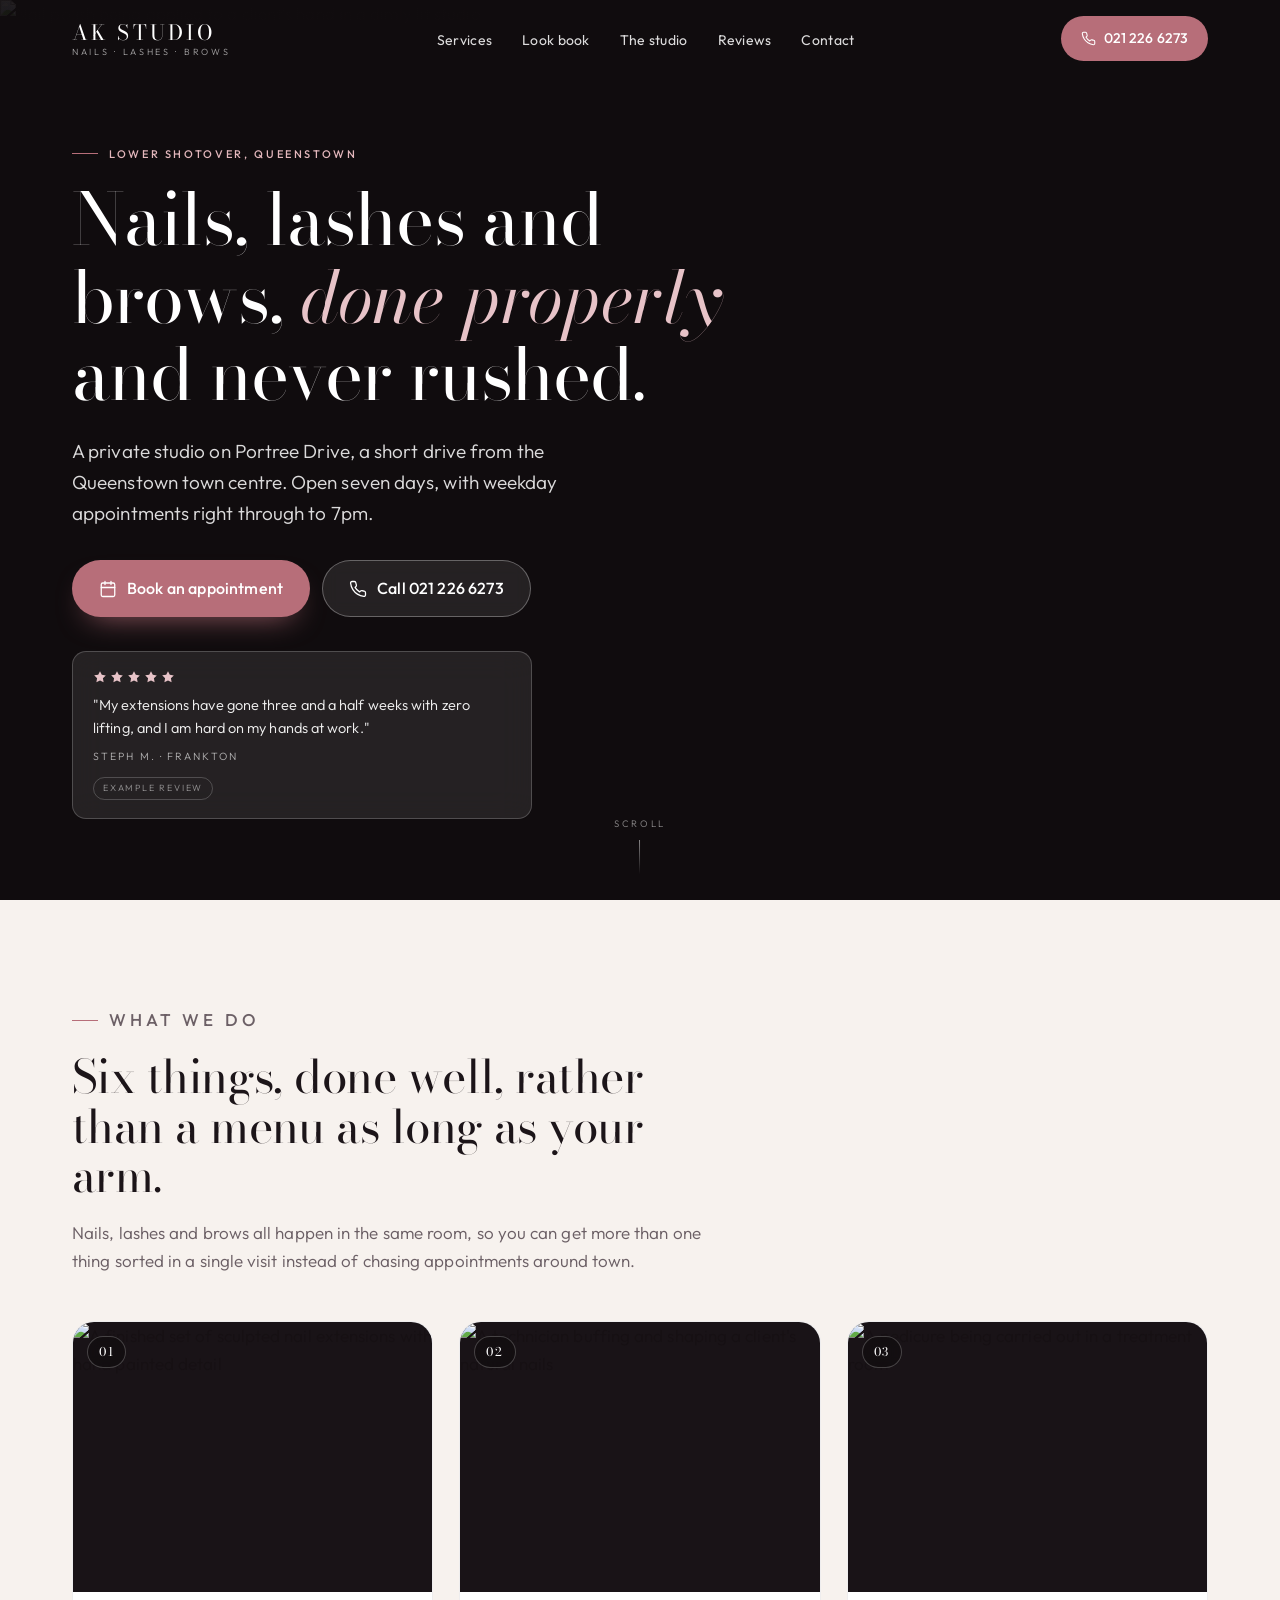
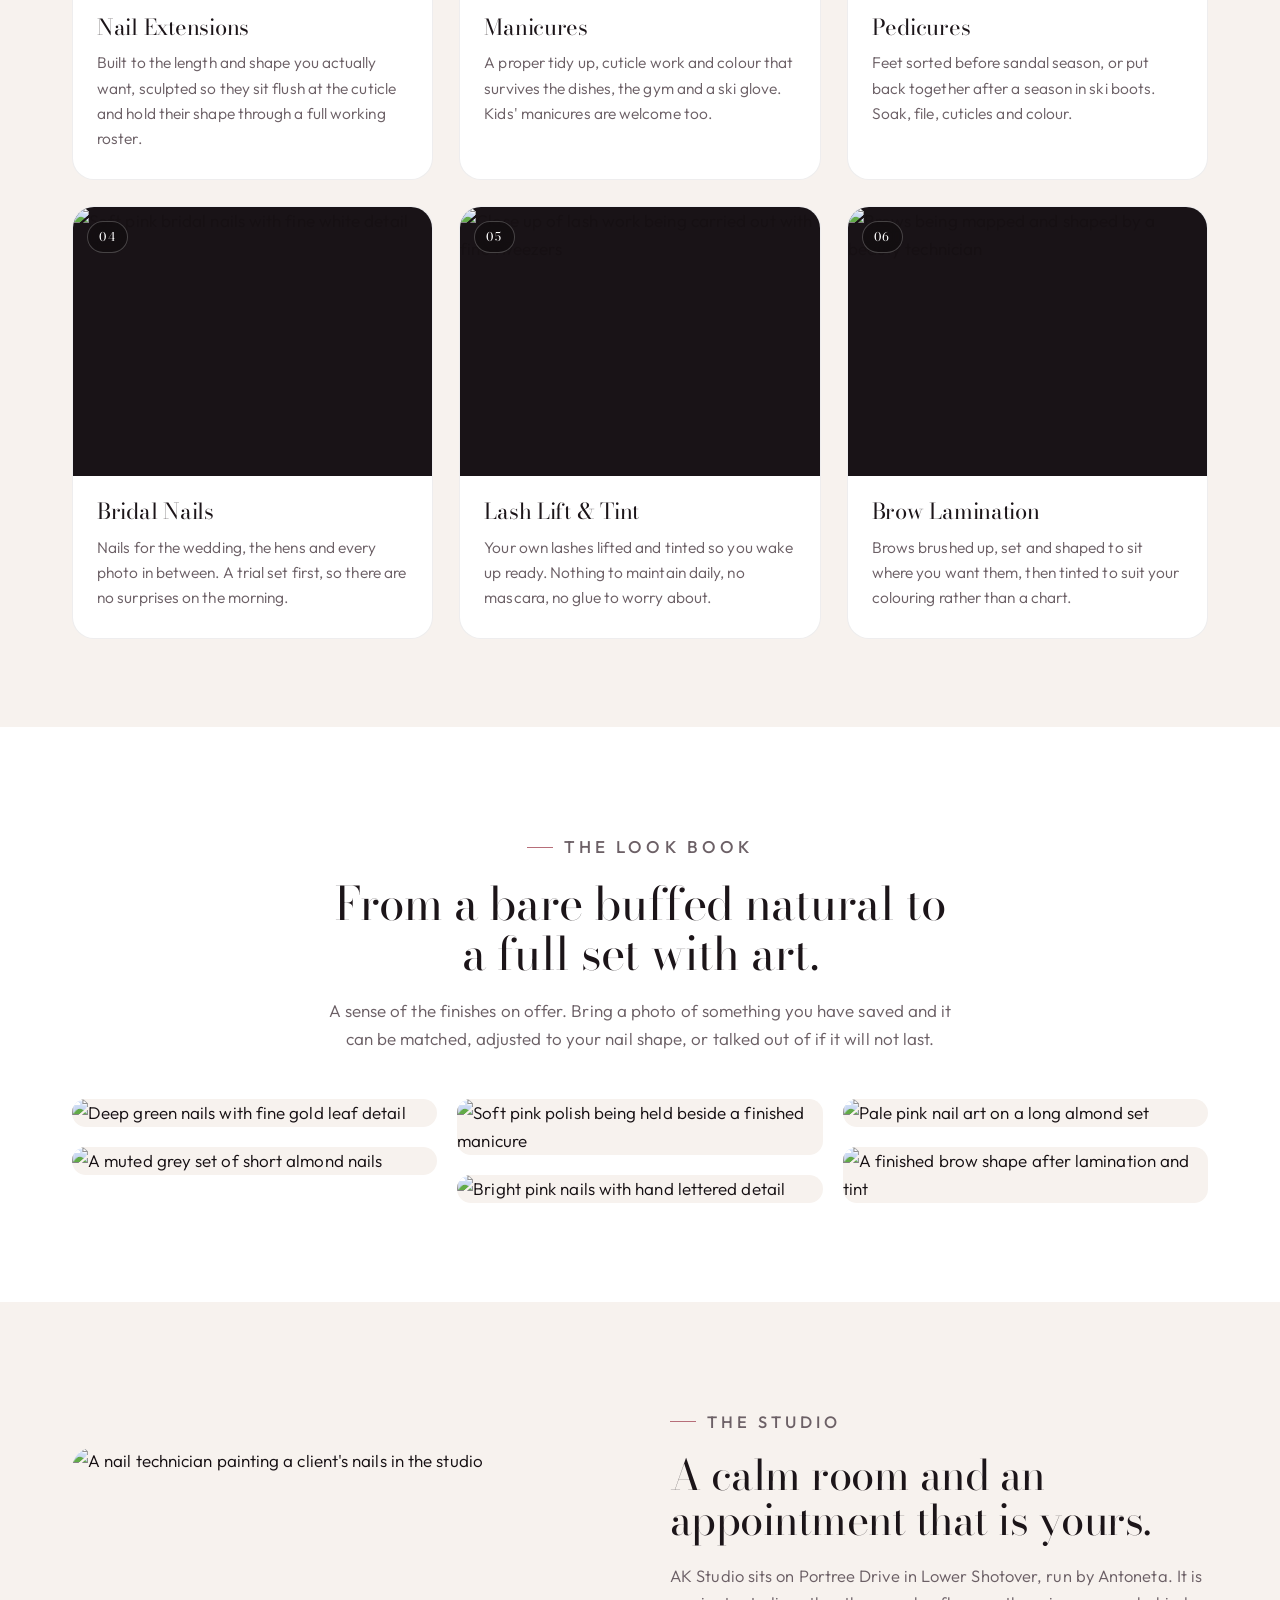
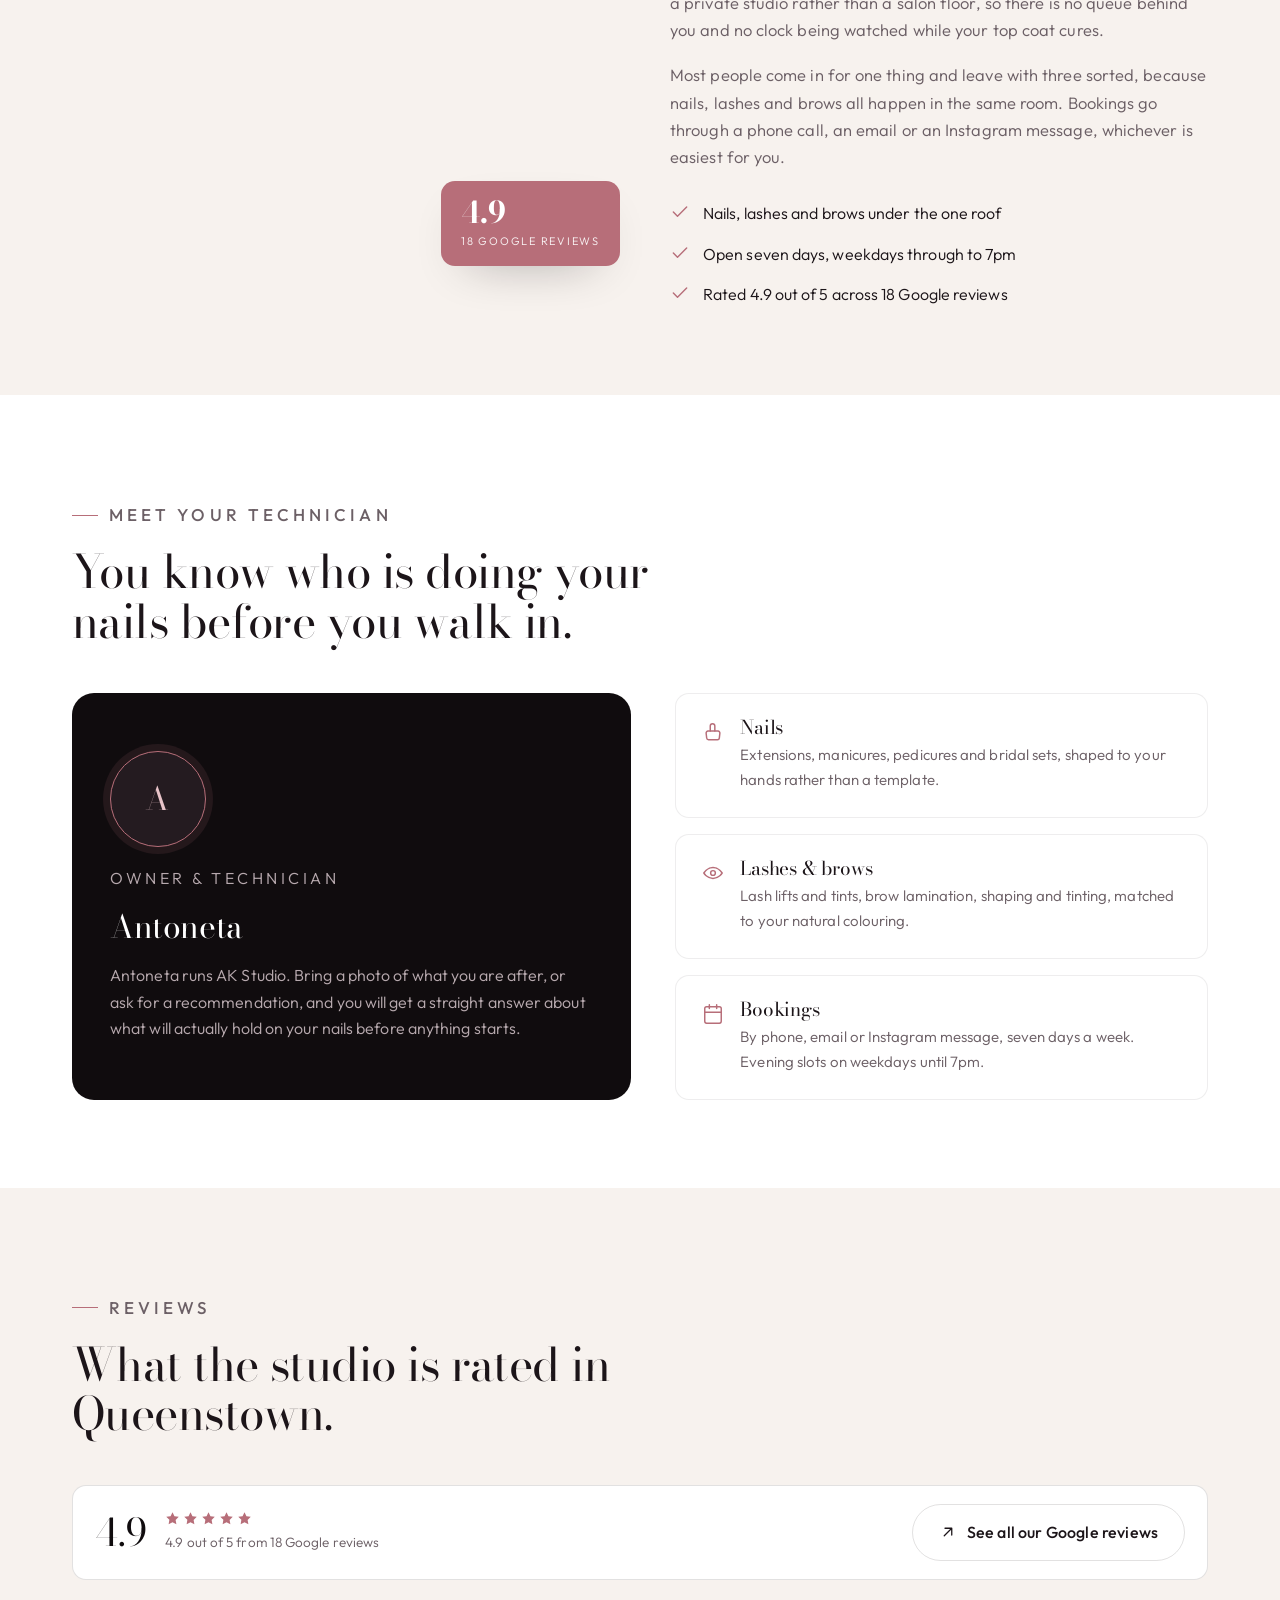
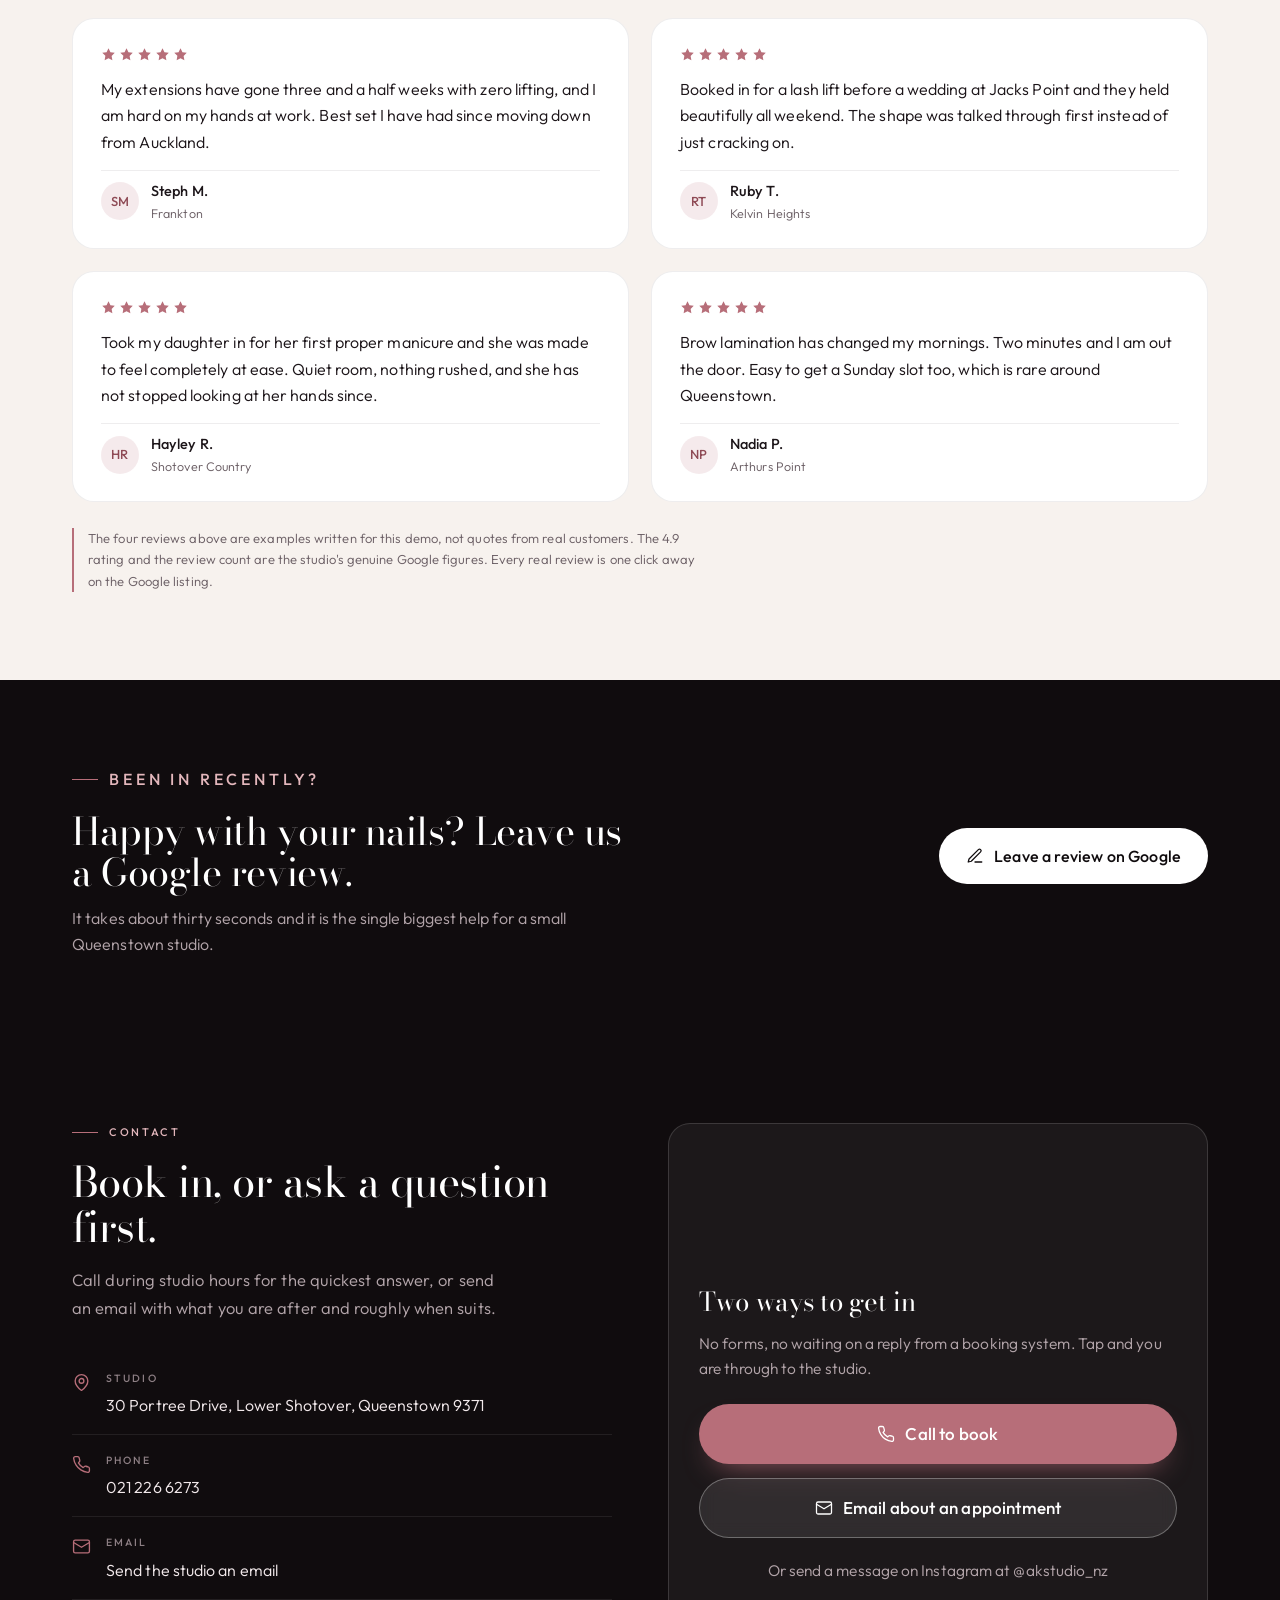
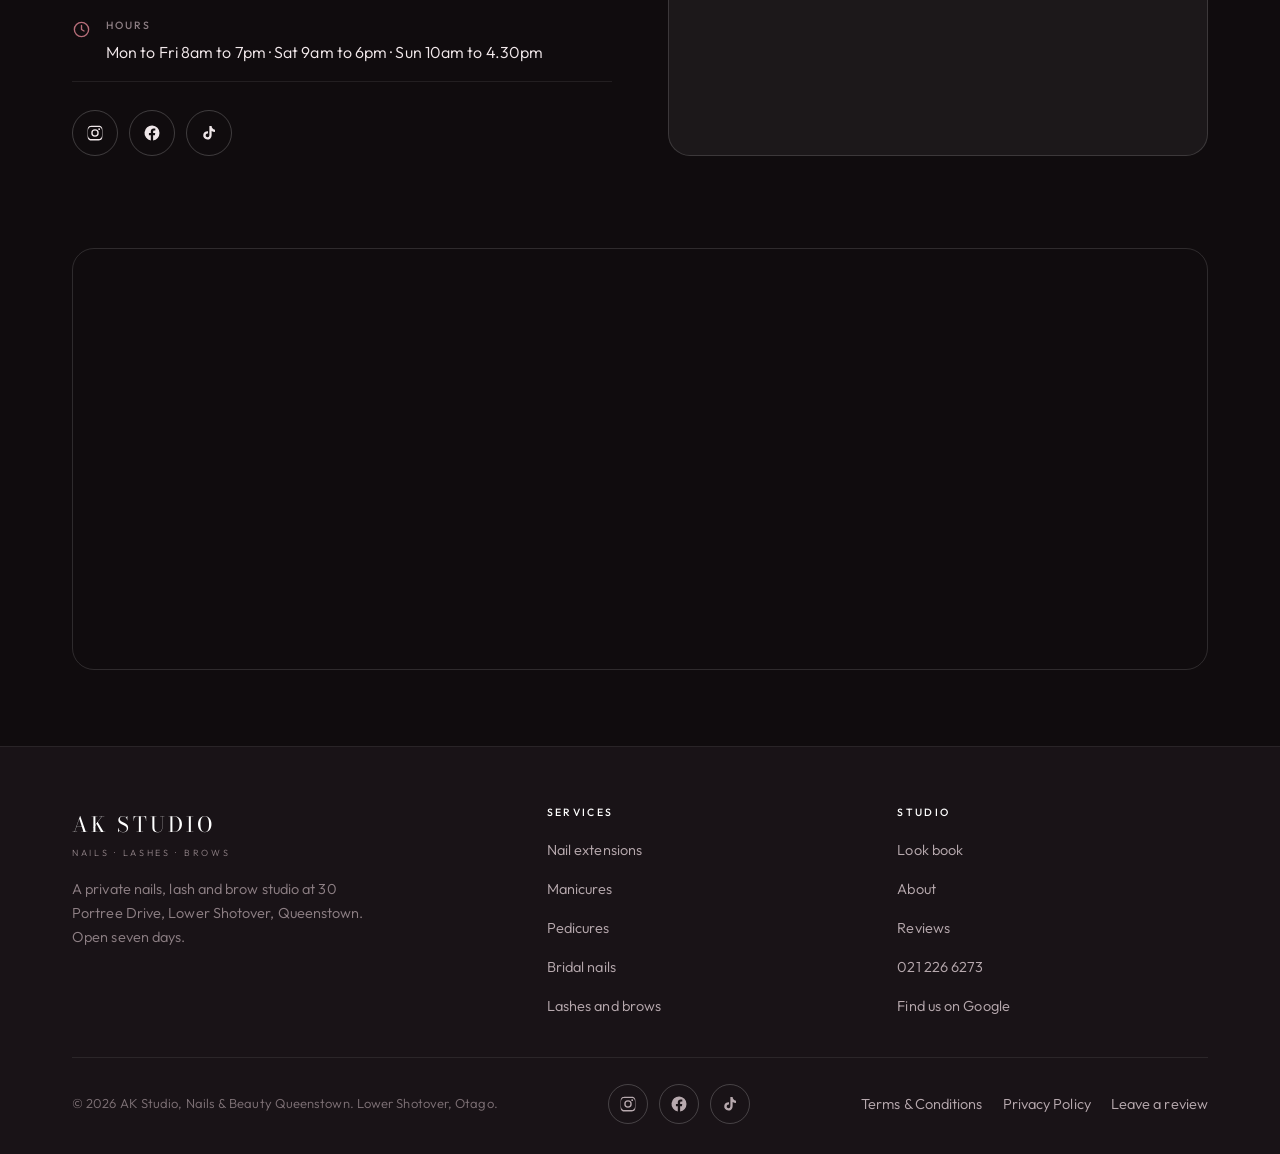
==== index.html @ 9f3f2885 "Initial build: AK STUDIO - Nails & Beauty Queenstown" ====
<!DOCTYPE html>
<html lang="en-NZ">
<head>
<meta charset="utf-8">
<meta name="viewport" content="width=device-width, initial-scale=1">
<title>AK STUDIO | Nails, Lashes &amp; Brows, Queenstown</title>
<meta name="description" content="AK Studio is a private nails, lash and brow studio on Portree Drive, Lower Shotover, Queenstown. Nail extensions, manicures, pedicures, bridal nails, lash lifts and brow lamination. Open seven days.">
<meta name="theme-color" content="#100C0E">
<link rel="canonical" href="https://ak-studio---nails--beauty-queenstown-demo.vercel.app/">

<meta property="og:type" content="website">
<meta property="og:title" content="AK STUDIO | Nails, Lashes &amp; Brows, Queenstown">
<meta property="og:description" content="A private nails, lash and brow studio on Portree Drive, Lower Shotover. Open seven days, weekdays through to 7pm.">
<meta property="og:image" content="https://images.pexels.com/photos/4677845/pexels-photo-4677845.jpeg?auto=compress&cs=tinysrgb&w=1200&h=630&fit=crop">
<meta name="twitter:card" content="summary_large_image">

<link rel="icon" href="data:image/svg+xml,%3Csvg xmlns='http://www.w3.org/2000/svg' viewBox='0 0 100 100'%3E%3Crect width='100' height='100' rx='22' fill='%23100C0E'/%3E%3Ctext x='50' y='66' font-family='Georgia,serif' font-size='42' fill='%23B76E79' text-anchor='middle'%3EAK%3C/text%3E%3C/svg%3E">

<link rel="preconnect" href="https://fonts.googleapis.com">
<link rel="preconnect" href="https://fonts.gstatic.com" crossorigin>
<link rel="preconnect" href="https://images.pexels.com" crossorigin>
<link href="https://fonts.googleapis.com/css2?family=Bodoni+Moda:ital,opsz,wght@0,6..96,400;0,6..96,500;1,6..96,400&family=Outfit:wght@300;400;500;600&display=swap" rel="stylesheet">
<link rel="stylesheet" href="styles.css">

<script type="application/ld+json">
{
  "@context":"https://schema.org",
  "@type":"BeautySalon",
  "name":"AK STUDIO - Nails & Beauty Queenstown",
  "image":"https://images.pexels.com/photos/4677845/pexels-photo-4677845.jpeg",
  "telephone":"+64212266273",
  "address":{"@type":"PostalAddress","streetAddress":"30 Portree Drive","addressLocality":"Lower Shotover","addressRegion":"Otago","postalCode":"9371","addressCountry":"NZ"},
  "aggregateRating":{"@type":"AggregateRating","ratingValue":"4.9","reviewCount":"18"},
  "sameAs":["https://www.instagram.com/akstudio_nz/"],
  "openingHours":["Mo-Fr 08:00-19:00","Sa 09:00-18:00","Su 10:00-16:30"]
}
</script>
</head>
<body>

<div class="intro" aria-hidden="true">
  <div class="intro-mark">AK STUDIO</div>
  <div class="intro-rule"></div>
  <div class="intro-sub">Queenstown</div>
</div>

<!-- ===== NAV ===== -->
<header class="nav">
  <div class="wrap nav-in">
    <a class="brand" href="index.html">
      <span class="brand-name">AK STUDIO</span>
      <span class="brand-sub">Nails &middot; Lashes &middot; Brows</span>
    </a>
    <nav>
      <ul class="nav-links">
        <li><a href="#services">Services</a></li>
        <li><a href="#lookbook">Look book</a></li>
        <li><a href="#about">The studio</a></li>
        <li><a href="#reviews">Reviews</a></li>
        <li><a href="#contact">Contact</a></li>
      </ul>
    </nav>
    <a class="nav-cta" href="tel:+64212266273">
      <svg viewBox="0 0 24 24" fill="none" stroke="currentColor" stroke-width="1.7" stroke-linecap="round" stroke-linejoin="round" aria-hidden="true"><path d="M22 16.9v3a2 2 0 0 1-2.2 2 19.8 19.8 0 0 1-8.6-3.1 19.5 19.5 0 0 1-6-6A19.8 19.8 0 0 1 2.1 4.2 2 2 0 0 1 4.1 2h3a2 2 0 0 1 2 1.7c.1 1 .4 1.9.7 2.8a2 2 0 0 1-.5 2.1L8.1 9.9a16 16 0 0 0 6 6l1.3-1.2a2 2 0 0 1 2.1-.5c.9.3 1.8.6 2.8.7a2 2 0 0 1 1.7 2Z"/></svg>
      021 226 6273
    </a>
    <button class="burger" aria-label="Open menu" aria-expanded="false"><span></span><span></span><span></span></button>
  </div>
</header>

<div class="mobile-menu">
  <a class="mm-link" href="#services">Services</a>
  <a class="mm-link" href="#lookbook">Look book</a>
  <a class="mm-link" href="#about">The studio</a>
  <a class="mm-link" href="#reviews">Reviews</a>
  <a class="mm-link" href="#contact">Contact</a>
  <div class="mm-actions">
    <a class="btn btn-primary btn-block" href="tel:+64212266273">
      <svg viewBox="0 0 24 24" fill="none" stroke="currentColor" stroke-width="1.7" stroke-linecap="round" stroke-linejoin="round" aria-hidden="true"><path d="M22 16.9v3a2 2 0 0 1-2.2 2 19.8 19.8 0 0 1-8.6-3.1 19.5 19.5 0 0 1-6-6A19.8 19.8 0 0 1 2.1 4.2 2 2 0 0 1 4.1 2h3a2 2 0 0 1 2 1.7c.1 1 .4 1.9.7 2.8a2 2 0 0 1-.5 2.1L8.1 9.9a16 16 0 0 0 6 6l1.3-1.2a2 2 0 0 1 2.1-.5c.9.3 1.8.6 2.8.7a2 2 0 0 1 1.7 2Z"/></svg>
      Call 021 226 6273
    </a>
    <a class="btn btn-light btn-block" href="#" data-gmail data-user="akstudionz" data-domain="gmail.com" data-su="Appointment%20enquiry%20-%20AK%20Studio" data-body="Hi%20Antoneta%2C%0A%0AI%27d%20like%20to%20book%20in%20for%3A%0A%0APreferred%20day%20or%20time%3A%0A%0AThanks%2C">
      <svg viewBox="0 0 24 24" fill="none" stroke="currentColor" stroke-width="1.7" stroke-linecap="round" stroke-linejoin="round" aria-hidden="true"><rect x="2" y="4" width="20" height="16" rx="2"/><path d="m2 7 10 6L22 7"/></svg>
      Email the studio
    </a>
  </div>
</div>

<!-- ===== HERO ===== -->
<section class="hero" id="top">
  <div class="hero-slides" aria-hidden="true">
    <div class="hero-slide on">
      <img src="https://images.pexels.com/photos/4677845/pexels-photo-4677845.jpeg?auto=compress&cs=tinysrgb&w=1800&h=1000&fit=crop" alt="Nail polish being applied to a client's hand in a dimly lit studio" width="1800" height="1000" fetchpriority="high" decoding="async">
    </div>
    <div class="hero-slide">
      <img src="https://images.pexels.com/photos/5128220/pexels-photo-5128220.jpeg?auto=compress&cs=tinysrgb&w=1800&h=1000&fit=crop" alt="A lash technician working on a client's lashes close up" width="1800" height="1000" loading="lazy" decoding="async">
    </div>
    <div class="hero-slide">
      <img src="https://images.pexels.com/photos/34871553/pexels-photo-34871553.jpeg?auto=compress&cs=tinysrgb&w=1800&h=1000&fit=crop" alt="A finished set of red nail extensions with hand painted detail" width="1800" height="1000" loading="lazy" decoding="async">
    </div>
  </div>
  <div class="hero-scrim" aria-hidden="true"></div>

  <div class="hero-in">
    <div class="hero-copy">
      <p class="eyebrow on-dark">Lower Shotover, Queenstown</p>
      <h1>Nails, lashes and brows, <em>done properly</em> and never rushed.</h1>
      <p class="hero-lead">A private studio on Portree Drive, a short drive from the Queenstown town centre. Open seven days, with weekday appointments right through to 7pm.</p>
      <div class="hero-actions">
        <a class="btn btn-primary" href="#contact">
          <svg viewBox="0 0 24 24" fill="none" stroke="currentColor" stroke-width="1.7" stroke-linecap="round" stroke-linejoin="round" aria-hidden="true"><rect x="3" y="4" width="18" height="18" rx="2"/><path d="M16 2v4M8 2v4M3 10h18"/></svg>
          Book an appointment
        </a>
        <a class="btn btn-light" href="tel:+64212266273">
          <svg viewBox="0 0 24 24" fill="none" stroke="currentColor" stroke-width="1.7" stroke-linecap="round" stroke-linejoin="round" aria-hidden="true"><path d="M22 16.9v3a2 2 0 0 1-2.2 2 19.8 19.8 0 0 1-8.6-3.1 19.5 19.5 0 0 1-6-6A19.8 19.8 0 0 1 2.1 4.2 2 2 0 0 1 4.1 2h3a2 2 0 0 1 2 1.7c.1 1 .4 1.9.7 2.8a2 2 0 0 1-.5 2.1L8.1 9.9a16 16 0 0 0 6 6l1.3-1.2a2 2 0 0 1 2.1-.5c.9.3 1.8.6 2.8.7a2 2 0 0 1 1.7 2Z"/></svg>
          Call 021 226 6273
        </a>
      </div>

      <div class="hero-quote">
        <div class="stars" aria-hidden="true">
          <svg viewBox="0 0 24 24"><path d="m12 2 3.1 6.3 6.9 1-5 4.9 1.2 6.9L12 17.8 5.8 21l1.2-6.9-5-4.9 6.9-1Z"/></svg>
          <svg viewBox="0 0 24 24"><path d="m12 2 3.1 6.3 6.9 1-5 4.9 1.2 6.9L12 17.8 5.8 21l1.2-6.9-5-4.9 6.9-1Z"/></svg>
          <svg viewBox="0 0 24 24"><path d="m12 2 3.1 6.3 6.9 1-5 4.9 1.2 6.9L12 17.8 5.8 21l1.2-6.9-5-4.9 6.9-1Z"/></svg>
          <svg viewBox="0 0 24 24"><path d="m12 2 3.1 6.3 6.9 1-5 4.9 1.2 6.9L12 17.8 5.8 21l1.2-6.9-5-4.9 6.9-1Z"/></svg>
          <svg viewBox="0 0 24 24"><path d="m12 2 3.1 6.3 6.9 1-5 4.9 1.2 6.9L12 17.8 5.8 21l1.2-6.9-5-4.9 6.9-1Z"/></svg>
        </div>
        <div class="hq-slide on">
          <p class="hq-text">"My extensions have gone three and a half weeks with zero lifting, and I am hard on my hands at work."</p>
          <p class="hq-meta">Steph M. &middot; Frankton</p>
        </div>
        <div class="hq-slide">
          <p class="hq-text">"Booked in for a lash lift before a wedding and they held beautifully all weekend. The shape was talked through first."</p>
          <p class="hq-meta">Ruby T. &middot; Kelvin Heights</p>
        </div>
        <div class="hq-slide">
          <p class="hq-text">"Brow lamination has changed my mornings. Two minutes and I am out the door."</p>
          <p class="hq-meta">Nadia P. &middot; Arthurs Point</p>
        </div>
        <span class="hq-tag">Example review</span>
      </div>
    </div>
  </div>

  <a class="hero-scroll" href="#services"><span>Scroll</span><i></i></a>
</section>

<!-- ===== SERVICES ===== -->
<section class="sec sec-bone" id="services">
  <div class="wrap">
    <div class="sec-head rv">
      <p class="eyebrow">What we do</p>
      <h2>Six things, done well, rather than a menu as long as your arm.</h2>
      <p>Nails, lashes and brows all happen in the same room, so you can get more than one thing sorted in a single visit instead of chasing appointments around town.</p>
    </div>

    <div class="svc-grid">
      <article class="svc rv">
        <div class="svc-img">
          <span class="svc-num">01</span>
          <img src="https://images.pexels.com/photos/34871553/pexels-photo-34871553.jpeg?auto=compress&cs=tinysrgb&w=900&h=675&fit=crop" alt="A finished set of sculpted nail extensions with hand painted detail" width="900" height="675" loading="lazy" decoding="async">
        </div>
        <div class="svc-body">
          <h3>Nail Extensions</h3>
          <p>Built to the length and shape you actually want, sculpted so they sit flush at the cuticle and hold their shape through a full working roster.</p>
        </div>
      </article>

      <article class="svc rv">
        <div class="svc-img">
          <span class="svc-num">02</span>
          <img src="https://images.pexels.com/photos/6135685/pexels-photo-6135685.jpeg?auto=compress&cs=tinysrgb&w=900&h=675&fit=crop" alt="A technician buffing and shaping a client's natural nails" width="900" height="675" loading="lazy" decoding="async">
        </div>
        <div class="svc-body">
          <h3>Manicures</h3>
          <p>A proper tidy up, cuticle work and colour that survives the dishes, the gym and a ski glove. Kids' manicures are welcome too.</p>
        </div>
      </article>

      <article class="svc rv">
        <div class="svc-img">
          <span class="svc-num">03</span>
          <img src="https://images.pexels.com/photos/34930123/pexels-photo-34930123.jpeg?auto=compress&cs=tinysrgb&w=900&h=675&fit=crop" alt="A pedicure being carried out in a treatment room" width="900" height="675" loading="lazy" decoding="async">
        </div>
        <div class="svc-body">
          <h3>Pedicures</h3>
          <p>Feet sorted before sandal season, or put back together after a season in ski boots. Soak, file, cuticles and colour.</p>
        </div>
      </article>

      <article class="svc rv">
        <div class="svc-img">
          <span class="svc-num">04</span>
          <img src="https://images.pexels.com/photos/17471377/pexels-photo-17471377.jpeg?auto=compress&cs=tinysrgb&w=900&h=675&fit=crop" alt="Soft pink bridal nails with fine white detail" width="900" height="675" loading="lazy" decoding="async">
        </div>
        <div class="svc-body">
          <h3>Bridal Nails</h3>
          <p>Nails for the wedding, the hens and every photo in between. A trial set first, so there are no surprises on the morning.</p>
        </div>
      </article>

      <article class="svc rv">
        <div class="svc-img">
          <span class="svc-num">05</span>
          <img src="https://images.pexels.com/photos/5128233/pexels-photo-5128233.jpeg?auto=compress&cs=tinysrgb&w=900&h=675&fit=crop" alt="Close up of lash work being carried out with fine tweezers" width="900" height="675" loading="lazy" decoding="async">
        </div>
        <div class="svc-body">
          <h3>Lash Lift &amp; Tint</h3>
          <p>Your own lashes lifted and tinted so you wake up ready. Nothing to maintain daily, no mascara, no glue to worry about.</p>
        </div>
      </article>

      <article class="svc rv">
        <div class="svc-img">
          <span class="svc-num">06</span>
          <img src="https://images.pexels.com/photos/5177995/pexels-photo-5177995.jpeg?auto=compress&cs=tinysrgb&w=900&h=675&fit=crop" alt="Brows being mapped and shaped by a beauty technician" width="900" height="675" loading="lazy" decoding="async">
        </div>
        <div class="svc-body">
          <h3>Brow Lamination</h3>
          <p>Brows brushed up, set and shaped to sit where you want them, then tinted to suit your colouring rather than a chart.</p>
        </div>
      </article>
    </div>
  </div>
</section>

<!-- ===== LOOK BOOK ===== -->
<section class="sec" id="lookbook">
  <div class="wrap">
    <div class="sec-head center rv">
      <p class="eyebrow center">The look book</p>
      <h2>From a bare buffed natural to a full set with art.</h2>
      <p>A sense of the finishes on offer. Bring a photo of something you have saved and it can be matched, adjusted to your nail shape, or talked out of if it will not last.</p>
    </div>

    <div class="masonry rv">
      <figure><img src="https://images.pexels.com/photos/704815/pexels-photo-704815.jpeg?auto=compress&cs=tinysrgb&w=900" alt="Deep green nails with fine gold leaf detail" loading="lazy" decoding="async"></figure>
      <figure><img src="https://images.pexels.com/photos/7795525/pexels-photo-7795525.jpeg?auto=compress&cs=tinysrgb&w=900" alt="A muted grey set of short almond nails" loading="lazy" decoding="async"></figure>
      <figure><img src="https://images.pexels.com/photos/2281695/pexels-photo-2281695.jpeg?auto=compress&cs=tinysrgb&w=900" alt="Soft pink polish being held beside a finished manicure" loading="lazy" decoding="async"></figure>
      <figure><img src="https://images.pexels.com/photos/887352/pexels-photo-887352.jpeg?auto=compress&cs=tinysrgb&w=900" alt="Bright pink nails with hand lettered detail" loading="lazy" decoding="async"></figure>
      <figure><img src="https://images.pexels.com/photos/34885842/pexels-photo-34885842.jpeg?auto=compress&cs=tinysrgb&w=900" alt="Pale pink nail art on a long almond set" loading="lazy" decoding="async"></figure>
      <figure><img src="https://images.pexels.com/photos/5178001/pexels-photo-5178001.jpeg?auto=compress&cs=tinysrgb&w=900" alt="A finished brow shape after lamination and tint" loading="lazy" decoding="async"></figure>
    </div>
  </div>
</section>

<!-- ===== ABOUT ===== -->
<section class="sec sec-bone" id="about">
  <div class="wrap split">
    <div class="about-media rv">
      <img src="https://images.pexels.com/photos/7446915/pexels-photo-7446915.jpeg?auto=compress&cs=tinysrgb&w=1000&h=750&fit=crop" alt="A nail technician painting a client's nails in the studio" width="1000" height="750" loading="lazy" decoding="async">
      <div class="about-tag">
        <strong>4.9</strong>
        <span>18 Google reviews</span>
      </div>
    </div>

    <div class="about-copy rv">
      <p class="eyebrow">The studio</p>
      <h2>A calm room and an appointment that is yours.</h2>
      <p>AK Studio sits on Portree Drive in Lower Shotover, run by Antoneta. It is a private studio rather than a salon floor, so there is no queue behind you and no clock being watched while your top coat cures.</p>
      <p>Most people come in for one thing and leave with three sorted, because nails, lashes and brows all happen in the same room. Bookings go through a phone call, an email or an Instagram message, whichever is easiest for you.</p>
      <ul class="checks">
        <li>
          <svg viewBox="0 0 24 24" fill="none" stroke="currentColor" stroke-width="1.7" stroke-linecap="round" stroke-linejoin="round" aria-hidden="true"><path d="M20 6 9 17l-5-5"/></svg>
          <span>Nails, lashes and brows under the one roof</span>
        </li>
        <li>
          <svg viewBox="0 0 24 24" fill="none" stroke="currentColor" stroke-width="1.7" stroke-linecap="round" stroke-linejoin="round" aria-hidden="true"><path d="M20 6 9 17l-5-5"/></svg>
          <span>Open seven days, weekdays through to 7pm</span>
        </li>
        <li>
          <svg viewBox="0 0 24 24" fill="none" stroke="currentColor" stroke-width="1.7" stroke-linecap="round" stroke-linejoin="round" aria-hidden="true"><path d="M20 6 9 17l-5-5"/></svg>
          <span>Rated 4.9 out of 5 across 18 Google reviews</span>
        </li>
      </ul>
    </div>
  </div>
</section>

<!-- ===== TECHNICIAN ===== -->
<section class="sec" id="technician">
  <div class="wrap">
    <div class="sec-head rv">
      <p class="eyebrow">Meet your technician</p>
      <h2>You know who is doing your nails before you walk in.</h2>
    </div>

    <div class="tech-grid">
      <div class="tech-card rv">
        <div class="avatar" aria-hidden="true">A</div>
        <p class="tech-role">Owner &amp; Technician</p>
        <h3>Antoneta</h3>
        <p>Antoneta runs AK Studio. Bring a photo of what you are after, or ask for a recommendation, and you will get a straight answer about what will actually hold on your nails before anything starts.</p>
      </div>

      <div class="tech-list">
        <div class="tech-item rv">
          <svg viewBox="0 0 24 24" fill="none" stroke="currentColor" stroke-width="1.6" stroke-linecap="round" stroke-linejoin="round" aria-hidden="true"><path d="M9 11V5.5a2.5 2.5 0 0 1 5 0V11"/><path d="M6.5 11h11a2 2 0 0 1 2 2.2l-.6 5.4a2 2 0 0 1-2 1.8H7.1a2 2 0 0 1-2-1.8l-.6-5.4a2 2 0 0 1 2-2.2Z"/></svg>
          <div>
            <h4>Nails</h4>
            <p>Extensions, manicures, pedicures and bridal sets, shaped to your hands rather than a template.</p>
          </div>
        </div>
        <div class="tech-item rv">
          <svg viewBox="0 0 24 24" fill="none" stroke="currentColor" stroke-width="1.6" stroke-linecap="round" stroke-linejoin="round" aria-hidden="true"><path d="M2 12s3.6-6 10-6 10 6 10 6-3.6 6-10 6-10-6-10-6Z"/><circle cx="12" cy="12" r="2.6"/></svg>
          <div>
            <h4>Lashes &amp; brows</h4>
            <p>Lash lifts and tints, brow lamination, shaping and tinting, matched to your natural colouring.</p>
          </div>
        </div>
        <div class="tech-item rv">
          <svg viewBox="0 0 24 24" fill="none" stroke="currentColor" stroke-width="1.6" stroke-linecap="round" stroke-linejoin="round" aria-hidden="true"><rect x="3" y="4" width="18" height="18" rx="2"/><path d="M16 2v4M8 2v4M3 10h18"/></svg>
          <div>
            <h4>Bookings</h4>
            <p>By phone, email or Instagram message, seven days a week. Evening slots on weekdays until 7pm.</p>
          </div>
        </div>
      </div>
    </div>
  </div>
</section>

<!-- ===== REVIEWS ===== -->
<section class="sec sec-bone" id="reviews">
  <div class="wrap">
    <div class="sec-head rv">
      <p class="eyebrow">Reviews</p>
      <h2>What the studio is rated in Queenstown.</h2>
    </div>

    <div class="rating-bar rv">
      <span class="rating-score">4.9</span>
      <div class="rating-meta">
        <div class="stars" aria-hidden="true">
          <svg viewBox="0 0 24 24"><path d="m12 2 3.1 6.3 6.9 1-5 4.9 1.2 6.9L12 17.8 5.8 21l1.2-6.9-5-4.9 6.9-1Z"/></svg>
          <svg viewBox="0 0 24 24"><path d="m12 2 3.1 6.3 6.9 1-5 4.9 1.2 6.9L12 17.8 5.8 21l1.2-6.9-5-4.9 6.9-1Z"/></svg>
          <svg viewBox="0 0 24 24"><path d="m12 2 3.1 6.3 6.9 1-5 4.9 1.2 6.9L12 17.8 5.8 21l1.2-6.9-5-4.9 6.9-1Z"/></svg>
          <svg viewBox="0 0 24 24"><path d="m12 2 3.1 6.3 6.9 1-5 4.9 1.2 6.9L12 17.8 5.8 21l1.2-6.9-5-4.9 6.9-1Z"/></svg>
          <svg viewBox="0 0 24 24"><path d="m12 2 3.1 6.3 6.9 1-5 4.9 1.2 6.9L12 17.8 5.8 21l1.2-6.9-5-4.9 6.9-1Z"/></svg>
        </div>
        <span>4.9 out of 5 from 18 Google reviews</span>
      </div>
      <a class="btn btn-ghost" href="https://www.google.com/maps?cid=16195463878832353439" target="_blank" rel="noopener">
        <svg viewBox="0 0 24 24" fill="none" stroke="currentColor" stroke-width="1.7" stroke-linecap="round" stroke-linejoin="round" aria-hidden="true"><path d="M7 17 17 7M8 7h9v9"/></svg>
        See all our Google reviews
      </a>
    </div>

    <div class="rev-grid">
      <article class="rev rv">
        <div class="stars" aria-hidden="true">
          <svg viewBox="0 0 24 24"><path d="m12 2 3.1 6.3 6.9 1-5 4.9 1.2 6.9L12 17.8 5.8 21l1.2-6.9-5-4.9 6.9-1Z"/></svg><svg viewBox="0 0 24 24"><path d="m12 2 3.1 6.3 6.9 1-5 4.9 1.2 6.9L12 17.8 5.8 21l1.2-6.9-5-4.9 6.9-1Z"/></svg><svg viewBox="0 0 24 24"><path d="m12 2 3.1 6.3 6.9 1-5 4.9 1.2 6.9L12 17.8 5.8 21l1.2-6.9-5-4.9 6.9-1Z"/></svg><svg viewBox="0 0 24 24"><path d="m12 2 3.1 6.3 6.9 1-5 4.9 1.2 6.9L12 17.8 5.8 21l1.2-6.9-5-4.9 6.9-1Z"/></svg><svg viewBox="0 0 24 24"><path d="m12 2 3.1 6.3 6.9 1-5 4.9 1.2 6.9L12 17.8 5.8 21l1.2-6.9-5-4.9 6.9-1Z"/></svg>
        </div>
        <p>My extensions have gone three and a half weeks with zero lifting, and I am hard on my hands at work. Best set I have had since moving down from Auckland.</p>
        <div class="rev-foot">
          <span class="rev-ini">SM</span>
          <span class="rev-who"><strong>Steph M.</strong><span>Frankton</span></span>
        </div>
      </article>

      <article class="rev rv">
        <div class="stars" aria-hidden="true">
          <svg viewBox="0 0 24 24"><path d="m12 2 3.1 6.3 6.9 1-5 4.9 1.2 6.9L12 17.8 5.8 21l1.2-6.9-5-4.9 6.9-1Z"/></svg><svg viewBox="0 0 24 24"><path d="m12 2 3.1 6.3 6.9 1-5 4.9 1.2 6.9L12 17.8 5.8 21l1.2-6.9-5-4.9 6.9-1Z"/></svg><svg viewBox="0 0 24 24"><path d="m12 2 3.1 6.3 6.9 1-5 4.9 1.2 6.9L12 17.8 5.8 21l1.2-6.9-5-4.9 6.9-1Z"/></svg><svg viewBox="0 0 24 24"><path d="m12 2 3.1 6.3 6.9 1-5 4.9 1.2 6.9L12 17.8 5.8 21l1.2-6.9-5-4.9 6.9-1Z"/></svg><svg viewBox="0 0 24 24"><path d="m12 2 3.1 6.3 6.9 1-5 4.9 1.2 6.9L12 17.8 5.8 21l1.2-6.9-5-4.9 6.9-1Z"/></svg>
        </div>
        <p>Booked in for a lash lift before a wedding at Jacks Point and they held beautifully all weekend. The shape was talked through first instead of just cracking on.</p>
        <div class="rev-foot">
          <span class="rev-ini">RT</span>
          <span class="rev-who"><strong>Ruby T.</strong><span>Kelvin Heights</span></span>
        </div>
      </article>

      <article class="rev rv">
        <div class="stars" aria-hidden="true">
          <svg viewBox="0 0 24 24"><path d="m12 2 3.1 6.3 6.9 1-5 4.9 1.2 6.9L12 17.8 5.8 21l1.2-6.9-5-4.9 6.9-1Z"/></svg><svg viewBox="0 0 24 24"><path d="m12 2 3.1 6.3 6.9 1-5 4.9 1.2 6.9L12 17.8 5.8 21l1.2-6.9-5-4.9 6.9-1Z"/></svg><svg viewBox="0 0 24 24"><path d="m12 2 3.1 6.3 6.9 1-5 4.9 1.2 6.9L12 17.8 5.8 21l1.2-6.9-5-4.9 6.9-1Z"/></svg><svg viewBox="0 0 24 24"><path d="m12 2 3.1 6.3 6.9 1-5 4.9 1.2 6.9L12 17.8 5.8 21l1.2-6.9-5-4.9 6.9-1Z"/></svg><svg viewBox="0 0 24 24"><path d="m12 2 3.1 6.3 6.9 1-5 4.9 1.2 6.9L12 17.8 5.8 21l1.2-6.9-5-4.9 6.9-1Z"/></svg>
        </div>
        <p>Took my daughter in for her first proper manicure and she was made to feel completely at ease. Quiet room, nothing rushed, and she has not stopped looking at her hands since.</p>
        <div class="rev-foot">
          <span class="rev-ini">HR</span>
          <span class="rev-who"><strong>Hayley R.</strong><span>Shotover Country</span></span>
        </div>
      </article>

      <article class="rev rv">
        <div class="stars" aria-hidden="true">
          <svg viewBox="0 0 24 24"><path d="m12 2 3.1 6.3 6.9 1-5 4.9 1.2 6.9L12 17.8 5.8 21l1.2-6.9-5-4.9 6.9-1Z"/></svg><svg viewBox="0 0 24 24"><path d="m12 2 3.1 6.3 6.9 1-5 4.9 1.2 6.9L12 17.8 5.8 21l1.2-6.9-5-4.9 6.9-1Z"/></svg><svg viewBox="0 0 24 24"><path d="m12 2 3.1 6.3 6.9 1-5 4.9 1.2 6.9L12 17.8 5.8 21l1.2-6.9-5-4.9 6.9-1Z"/></svg><svg viewBox="0 0 24 24"><path d="m12 2 3.1 6.3 6.9 1-5 4.9 1.2 6.9L12 17.8 5.8 21l1.2-6.9-5-4.9 6.9-1Z"/></svg><svg viewBox="0 0 24 24"><path d="m12 2 3.1 6.3 6.9 1-5 4.9 1.2 6.9L12 17.8 5.8 21l1.2-6.9-5-4.9 6.9-1Z"/></svg>
        </div>
        <p>Brow lamination has changed my mornings. Two minutes and I am out the door. Easy to get a Sunday slot too, which is rare around Queenstown.</p>
        <div class="rev-foot">
          <span class="rev-ini">NP</span>
          <span class="rev-who"><strong>Nadia P.</strong><span>Arthurs Point</span></span>
        </div>
      </article>
    </div>

    <p class="note">The four reviews above are examples written for this demo, not quotes from real customers. The 4.9 rating and the review count are the studio's genuine Google figures. Every real review is one click away on the Google listing.</p>
  </div>
</section>

<!-- ===== LEAVE A REVIEW BANNER ===== -->
<section class="banner">
  <div class="wrap banner-in">
    <div class="rv">
      <p class="eyebrow on-dark">Been in recently?</p>
      <h2>Happy with your nails? Leave us a Google review.</h2>
      <p>It takes about thirty seconds and it is the single biggest help for a small Queenstown studio.</p>
    </div>
    <a class="btn btn-solid-light rv" href="https://www.google.com/maps/place//data=!4m3!3m2!1s0x414ccb702dd14fa4:0xe0c1d8972e78f09f!12e1" target="_blank" rel="noopener">
      <svg viewBox="0 0 24 24" fill="none" stroke="currentColor" stroke-width="1.7" stroke-linecap="round" stroke-linejoin="round" aria-hidden="true"><path d="M12 20h9"/><path d="M16.5 3.5a2.1 2.1 0 0 1 3 3L7 19l-4 1 1-4Z"/></svg>
      Leave a review on Google
    </a>
  </div>
</section>

<!-- ===== CONTACT ===== -->
<section class="contact" id="contact">
  <div class="wrap contact-grid">
    <div class="rv">
      <p class="eyebrow on-dark">Contact</p>
      <h2>Book in, or ask a question first.</h2>
      <p class="contact-lead">Call during studio hours for the quickest answer, or send an email with what you are after and roughly when suits.</p>

      <ul class="info">
        <li>
          <svg viewBox="0 0 24 24" fill="none" stroke="currentColor" stroke-width="1.7" stroke-linecap="round" stroke-linejoin="round" aria-hidden="true"><path d="M20 10c0 6-8 12-8 12s-8-6-8-12a8 8 0 0 1 16 0Z"/><circle cx="12" cy="10" r="3"/></svg>
          <div><strong>Studio</strong><span>30 Portree Drive, Lower Shotover, Queenstown 9371</span></div>
        </li>
        <li>
          <svg viewBox="0 0 24 24" fill="none" stroke="currentColor" stroke-width="1.7" stroke-linecap="round" stroke-linejoin="round" aria-hidden="true"><path d="M22 16.9v3a2 2 0 0 1-2.2 2 19.8 19.8 0 0 1-8.6-3.1 19.5 19.5 0 0 1-6-6A19.8 19.8 0 0 1 2.1 4.2 2 2 0 0 1 4.1 2h3a2 2 0 0 1 2 1.7c.1 1 .4 1.9.7 2.8a2 2 0 0 1-.5 2.1L8.1 9.9a16 16 0 0 0 6 6l1.3-1.2a2 2 0 0 1 2.1-.5c.9.3 1.8.6 2.8.7a2 2 0 0 1 1.7 2Z"/></svg>
          <div><strong>Phone</strong><a href="tel:+64212266273">021 226 6273</a></div>
        </li>
        <li>
          <svg viewBox="0 0 24 24" fill="none" stroke="currentColor" stroke-width="1.7" stroke-linecap="round" stroke-linejoin="round" aria-hidden="true"><rect x="2" y="4" width="20" height="16" rx="2"/><path d="m2 7 10 6L22 7"/></svg>
          <div><strong>Email</strong><a href="#" data-gmail data-user="akstudionz" data-domain="gmail.com" data-su="Appointment%20enquiry%20-%20AK%20Studio" data-body="Hi%20Antoneta%2C%0A%0AI%27d%20like%20to%20book%20in%20for%3A%0A%0APreferred%20day%20or%20time%3A%0A%0AThanks%2C">Send the studio an email</a></div>
        </li>
        <li>
          <svg viewBox="0 0 24 24" fill="none" stroke="currentColor" stroke-width="1.7" stroke-linecap="round" stroke-linejoin="round" aria-hidden="true"><circle cx="12" cy="12" r="9"/><path d="M12 7v5l3.2 1.9"/></svg>
          <div><strong>Hours</strong><span>Mon to Fri 8am to 7pm &middot; Sat 9am to 6pm &middot; Sun 10am to 4.30pm</span></div>
        </li>
      </ul>

      <div class="socials">
        <a class="social" href="https://www.instagram.com/akstudio_nz/" target="_blank" rel="noopener" aria-label="AK Studio on Instagram">
          <svg viewBox="0 0 24 24" fill="currentColor" aria-hidden="true"><path d="M12 2.2c3.2 0 3.6 0 4.9.07 1.2.05 1.8.25 2.2.42.6.22 1 .48 1.4.9.43.42.7.83.9 1.4.18.42.38 1 .43 2.2.06 1.3.07 1.7.07 4.9s0 3.6-.07 4.9c-.05 1.2-.25 1.8-.42 2.2a3.9 3.9 0 0 1-.9 1.4c-.43.43-.84.7-1.4.9-.43.18-1 .38-2.2.43-1.3.06-1.7.07-4.9.07s-3.6 0-4.9-.07c-1.2-.05-1.8-.25-2.2-.42a3.9 3.9 0 0 1-1.4-.9 3.9 3.9 0 0 1-.9-1.4c-.18-.43-.38-1-.43-2.2C2.2 15.6 2.2 15.2 2.2 12s0-3.6.07-4.9c.05-1.2.25-1.8.42-2.2.22-.6.48-1 .9-1.4a3.9 3.9 0 0 1 1.4-.9c.43-.18 1-.38 2.2-.43C8.4 2.2 8.8 2.2 12 2.2Zm0 1.8c-3.1 0-3.5 0-4.7.07-1.1.05-1.7.24-2.1.4-.5.2-.9.44-1.3.83-.4.4-.63.8-.83 1.3-.16.4-.35 1-.4 2.1C2.6 9.9 2.6 10.3 2.6 12s0 2.1.07 3.3c.05 1.1.24 1.7.4 2.1.2.5.44.9.83 1.3.4.4.8.63 1.3.83.4.16 1 .35 2.1.4 1.2.06 1.6.07 4.7.07s3.5 0 4.7-.07c1.1-.05 1.7-.24 2.1-.4.5-.2.9-.44 1.3-.83.4-.4.63-.8.83-1.3.16-.4.35-1 .4-2.1.06-1.2.07-1.6.07-3.3s0-2.1-.07-3.3c-.05-1.1-.24-1.7-.4-2.1a3.5 3.5 0 0 0-.83-1.3 3.5 3.5 0 0 0-1.3-.83c-.4-.16-1-.35-2.1-.4C15.5 4 15.1 4 12 4Zm0 3a5 5 0 1 1 0 10 5 5 0 0 1 0-10Zm0 1.8a3.2 3.2 0 1 0 0 6.4 3.2 3.2 0 0 0 0-6.4Zm5.2-3.1a1.2 1.2 0 1 1 0 2.3 1.2 1.2 0 0 1 0-2.3Z"/></svg>
        </a>
        <a class="social" href="https://www.facebook.com/search/top?q=AK%20Studio%20Nails%20%26%20Beauty%20Queenstown" target="_blank" rel="noopener" aria-label="Find AK Studio on Facebook">
          <svg viewBox="0 0 24 24" fill="currentColor" aria-hidden="true"><path d="M22 12a10 10 0 1 0-11.6 9.9v-7H7.9V12h2.5V9.8c0-2.5 1.5-3.9 3.8-3.9 1.1 0 2.2.2 2.2.2v2.5h-1.3c-1.2 0-1.6.8-1.6 1.6V12h2.8l-.45 2.9h-2.35v7A10 10 0 0 0 22 12Z"/></svg>
        </a>
        <a class="social" href="https://www.tiktok.com/search?q=AK%20Studio%20Nails%20Queenstown" target="_blank" rel="noopener" aria-label="Find AK Studio on TikTok">
          <svg viewBox="0 0 24 24" fill="currentColor" aria-hidden="true"><path d="M16.6 5.8a4.9 4.9 0 0 1-1.1-3.1h-3v12.4a2.5 2.5 0 1 1-1.8-2.4V9.6a5.6 5.6 0 1 0 4.8 5.5V9.4a7.9 7.9 0 0 0 4.5 1.4V7.8a4.9 4.9 0 0 1-3.4-2Z"/></svg>
        </a>
      </div>
    </div>

    <div class="contact-card rv">
      <h3>Two ways to get in</h3>
      <p>No forms, no waiting on a reply from a booking system. Tap and you are through to the studio.</p>
      <a class="btn btn-primary btn-block" href="tel:+64212266273">
        <svg viewBox="0 0 24 24" fill="none" stroke="currentColor" stroke-width="1.7" stroke-linecap="round" stroke-linejoin="round" aria-hidden="true"><path d="M22 16.9v3a2 2 0 0 1-2.2 2 19.8 19.8 0 0 1-8.6-3.1 19.5 19.5 0 0 1-6-6A19.8 19.8 0 0 1 2.1 4.2 2 2 0 0 1 4.1 2h3a2 2 0 0 1 2 1.7c.1 1 .4 1.9.7 2.8a2 2 0 0 1-.5 2.1L8.1 9.9a16 16 0 0 0 6 6l1.3-1.2a2 2 0 0 1 2.1-.5c.9.3 1.8.6 2.8.7a2 2 0 0 1 1.7 2Z"/></svg>
        Call to book
      </a>
      <a class="btn btn-light btn-block" href="#" data-gmail data-user="akstudionz" data-domain="gmail.com" data-su="Appointment%20enquiry%20-%20AK%20Studio" data-body="Hi%20Antoneta%2C%0A%0AI%27d%20like%20to%20book%20in%20for%3A%0A%0APreferred%20day%20or%20time%3A%0A%0AThanks%2C">
        <svg viewBox="0 0 24 24" fill="none" stroke="currentColor" stroke-width="1.7" stroke-linecap="round" stroke-linejoin="round" aria-hidden="true"><rect x="2" y="4" width="20" height="16" rx="2"/><path d="m2 7 10 6L22 7"/></svg>
        Email about an appointment
      </a>
      <p class="card-note">Or send a message on Instagram at @akstudio_nz</p>
    </div>
  </div>
</section>

<!-- ===== MAP ===== -->
<section class="map-sec" aria-label="Studio location">
  <div class="map-wrap">
    <div class="map-frame">
      <iframe
        src="https://maps.google.com/maps?q=30+Portree+Drive,+Lower+Shotover,+Queenstown+9371,+New+Zealand&z=15&output=embed"
        title="Map showing AK Studio at 30 Portree Drive, Lower Shotover, Queenstown"
        loading="lazy"
        referrerpolicy="no-referrer-when-downgrade"
        allowfullscreen></iframe>
    </div>
  </div>
</section>

<!-- ===== FOOTER ===== -->
<footer class="foot">
  <div class="wrap">
    <div class="foot-top">
      <div class="foot-brand">
        <span class="brand-name" style="font-family:'Bodoni Moda',serif;font-size:21px;letter-spacing:.15em;display:block">AK STUDIO</span>
        <span class="brand-sub" style="display:block;font-size:9px;letter-spacing:.3em;text-transform:uppercase;margin-top:4px">Nails &middot; Lashes &middot; Brows</span>
        <p>A private nails, lash and brow studio at 30 Portree Drive, Lower Shotover, Queenstown. Open seven days.</p>
      </div>
      <div>
        <h4>Services</h4>
        <ul>
          <li><a href="services.html">Nail extensions</a></li>
          <li><a href="services.html">Manicures</a></li>
          <li><a href="services.html">Pedicures</a></li>
          <li><a href="services.html">Bridal nails</a></li>
          <li><a href="services.html">Lashes and brows</a></li>
        </ul>
      </div>
      <div>
        <h4>Studio</h4>
        <ul>
          <li><a href="gallery.html">Look book</a></li>
          <li><a href="index.html#about">About</a></li>
          <li><a href="index.html#reviews">Reviews</a></li>
          <li><a href="tel:+64212266273">021 226 6273</a></li>
          <li><a href="https://www.google.com/maps?cid=16195463878832353439" target="_blank" rel="noopener">Find us on Google</a></li>
        </ul>
      </div>
    </div>

    <div class="foot-bottom">
      <span>&copy; <span data-year>2026</span> AK Studio, Nails &amp; Beauty Queenstown. Lower Shotover, Otago.</span>
      <div class="socials">
        <a class="social" href="https://www.instagram.com/akstudio_nz/" target="_blank" rel="noopener" aria-label="AK Studio on Instagram">
          <svg viewBox="0 0 24 24" fill="currentColor" aria-hidden="true"><path d="M12 2.2c3.2 0 3.6 0 4.9.07 1.2.05 1.8.25 2.2.42.6.22 1 .48 1.4.9.43.42.7.83.9 1.4.18.42.38 1 .43 2.2.06 1.3.07 1.7.07 4.9s0 3.6-.07 4.9c-.05 1.2-.25 1.8-.42 2.2a3.9 3.9 0 0 1-.9 1.4c-.43.43-.84.7-1.4.9-.43.18-1 .38-2.2.43-1.3.06-1.7.07-4.9.07s-3.6 0-4.9-.07c-1.2-.05-1.8-.25-2.2-.42a3.9 3.9 0 0 1-1.4-.9 3.9 3.9 0 0 1-.9-1.4c-.18-.43-.38-1-.43-2.2C2.2 15.6 2.2 15.2 2.2 12s0-3.6.07-4.9c.05-1.2.25-1.8.42-2.2.22-.6.48-1 .9-1.4a3.9 3.9 0 0 1 1.4-.9c.43-.18 1-.38 2.2-.43C8.4 2.2 8.8 2.2 12 2.2Zm0 1.8c-3.1 0-3.5 0-4.7.07-1.1.05-1.7.24-2.1.4-.5.2-.9.44-1.3.83-.4.4-.63.8-.83 1.3-.16.4-.35 1-.4 2.1C2.6 9.9 2.6 10.3 2.6 12s0 2.1.07 3.3c.05 1.1.24 1.7.4 2.1.2.5.44.9.83 1.3.4.4.8.63 1.3.83.4.16 1 .35 2.1.4 1.2.06 1.6.07 4.7.07s3.5 0 4.7-.07c1.1-.05 1.7-.24 2.1-.4.5-.2.9-.44 1.3-.83.4-.4.63-.8.83-1.3.16-.4.35-1 .4-2.1.06-1.2.07-1.6.07-3.3s0-2.1-.07-3.3c-.05-1.1-.24-1.7-.4-2.1a3.5 3.5 0 0 0-.83-1.3 3.5 3.5 0 0 0-1.3-.83c-.4-.16-1-.35-2.1-.4C15.5 4 15.1 4 12 4Zm0 3a5 5 0 1 1 0 10 5 5 0 0 1 0-10Zm0 1.8a3.2 3.2 0 1 0 0 6.4 3.2 3.2 0 0 0 0-6.4Zm5.2-3.1a1.2 1.2 0 1 1 0 2.3 1.2 1.2 0 0 1 0-2.3Z"/></svg>
        </a>
        <a class="social" href="https://www.facebook.com/search/top?q=AK%20Studio%20Nails%20%26%20Beauty%20Queenstown" target="_blank" rel="noopener" aria-label="Find AK Studio on Facebook">
          <svg viewBox="0 0 24 24" fill="currentColor" aria-hidden="true"><path d="M22 12a10 10 0 1 0-11.6 9.9v-7H7.9V12h2.5V9.8c0-2.5 1.5-3.9 3.8-3.9 1.1 0 2.2.2 2.2.2v2.5h-1.3c-1.2 0-1.6.8-1.6 1.6V12h2.8l-.45 2.9h-2.35v7A10 10 0 0 0 22 12Z"/></svg>
        </a>
        <a class="social" href="https://www.tiktok.com/search?q=AK%20Studio%20Nails%20Queenstown" target="_blank" rel="noopener" aria-label="Find AK Studio on TikTok">
          <svg viewBox="0 0 24 24" fill="currentColor" aria-hidden="true"><path d="M16.6 5.8a4.9 4.9 0 0 1-1.1-3.1h-3v12.4a2.5 2.5 0 1 1-1.8-2.4V9.6a5.6 5.6 0 1 0 4.8 5.5V9.4a7.9 7.9 0 0 0 4.5 1.4V7.8a4.9 4.9 0 0 1-3.4-2Z"/></svg>
        </a>
      </div>
      <div class="foot-legal">
        <a href="terms.html">Terms &amp; Conditions</a>
        <a href="privacy.html">Privacy Policy</a>
        <a href="https://www.google.com/maps/place//data=!4m3!3m2!1s0x414ccb702dd14fa4:0xe0c1d8972e78f09f!12e1" target="_blank" rel="noopener">Leave a review</a>
      </div>
    </div>
  </div>
</footer>

<script src="site.js"></script>
</body>
</html>
---- styles.css ----
/* AK STUDIO - Nails & Beauty Queenstown
   Archetype: Premium  |  Type: Bodoni Moda + Outfit */

:root{
  --ink:#100C0E;
  --ink-2:#191317;
  --ink-3:#241B20;
  --bone:#F7F2EE;
  --paper:#FFFFFF;
  --text:#1C1519;
  --muted:#6C6066;
  --line:rgba(16,12,14,.12);
  --line-soft:rgba(16,12,14,.07);
  --accent:#B76E79;
  --accent-deep:#8E4A55;
  --accent-soft:rgba(183,110,121,.14);
  --radius:14px;
  --radius-lg:22px;
  --shadow:0 18px 50px -28px rgba(16,12,14,.45);
  --maxw:1180px;
  --ease:cubic-bezier(.22,.61,.36,1);
}

*,*::before,*::after{box-sizing:border-box}

html,body{max-width:100%;overflow-x:hidden}

html{scroll-behavior:smooth;-webkit-text-size-adjust:100%}

body{
  margin:0;
  background:var(--paper);
  color:var(--text);
  font-family:'Outfit',-apple-system,BlinkMacSystemFont,'Segoe UI',sans-serif;
  font-size:17px;
  line-height:1.65;
  font-weight:330;
  letter-spacing:.005em;
  -webkit-font-smoothing:antialiased;
}

img{max-width:100%;height:auto;display:block;image-orientation:from-image}

a{color:inherit}

h1,h2,h3,h4{
  font-family:'Bodoni Moda',Georgia,'Times New Roman',serif;
  font-weight:400;
  line-height:1.08;
  letter-spacing:-.012em;
  margin:0;
}

p{margin:0}

.wrap{width:100%;max-width:var(--maxw);margin:0 auto;padding:0 22px}

.eyebrow{
  font-family:'Outfit',sans-serif;
  font-size:11px;
  font-weight:500;
  letter-spacing:.24em;
  text-transform:uppercase;
  color:var(--accent-deep);
  display:flex;
  align-items:center;
  gap:11px;
  margin:0 0 18px;
}
.eyebrow::before{content:"";width:26px;height:1px;background:var(--accent);flex:none}
.eyebrow.on-dark{color:#E3B7BC}
.eyebrow.on-dark::before{background:var(--accent)}
.eyebrow.center{justify-content:center}

.sec{padding:88px 0}
.sec-bone{background:var(--bone)}
.sec-ink{background:var(--ink);color:#EFE7E9}

.sec-head{max-width:640px;margin:0 0 46px}
.sec-head.center{margin-left:auto;margin-right:auto;text-align:center}
.sec-head.center .eyebrow{justify-content:center}
.sec-head h2{font-size:clamp(30px,5.4vw,46px)}
.sec-head p{margin-top:18px;color:var(--muted);font-size:17px}
.sec-ink .sec-head p{color:#B2A4A9}

/* ---------- buttons ---------- */
.btn{
  display:inline-flex;align-items:center;justify-content:center;gap:10px;
  min-height:52px;padding:14px 26px;
  border-radius:999px;border:1px solid transparent;
  font-family:'Outfit',sans-serif;font-size:16px;font-weight:500;letter-spacing:.01em;
  text-decoration:none;cursor:pointer;
  transition:transform .3s var(--ease),background .3s var(--ease),color .3s var(--ease),border-color .3s var(--ease),box-shadow .3s var(--ease);
}
.btn svg{width:18px;height:18px;flex:none}
.btn-primary{background:var(--accent);color:#fff;box-shadow:0 14px 30px -16px rgba(183,110,121,.9)}
.btn-primary:hover{background:var(--accent-deep);transform:translateY(-2px)}
.btn-ghost{background:transparent;color:var(--text);border-color:var(--line)}
.btn-ghost:hover{border-color:var(--accent);color:var(--accent-deep);transform:translateY(-2px)}
.btn-light{background:rgba(255,255,255,.09);color:#fff;border-color:rgba(255,255,255,.3);backdrop-filter:blur(8px);-webkit-backdrop-filter:blur(8px)}
.btn-light:hover{background:#fff;color:var(--ink);border-color:#fff;transform:translateY(-2px)}
.btn-solid-light{background:#fff;color:var(--ink)}
.btn-solid-light:hover{background:var(--accent);color:#fff;transform:translateY(-2px)}
.btn-block{width:100%}

/* ---------- intro animation ---------- */
.intro{
  position:fixed;inset:0;z-index:9000;
  background:var(--ink);
  display:flex;align-items:center;justify-content:center;flex-direction:column;gap:16px;
  transition:opacity .7s var(--ease),visibility .7s var(--ease);
}
.intro.done{opacity:0;visibility:hidden;pointer-events:none}
.intro-mark{
  font-family:'Bodoni Moda',serif;font-size:44px;color:#fff;letter-spacing:.16em;
  opacity:0;transform:translateY(12px);
  animation:introUp .9s var(--ease) .12s forwards;
}
.intro-sub{
  font-size:10px;letter-spacing:.36em;text-transform:uppercase;color:#B76E79;
  opacity:0;animation:introFade .9s var(--ease) .4s forwards;
}
.intro-rule{width:0;height:1px;background:var(--accent);animation:introRule 1s var(--ease) .25s forwards}
@keyframes introUp{to{opacity:1;transform:none}}
@keyframes introFade{to{opacity:1}}
@keyframes introRule{to{width:120px}}

/* ---------- reveal ---------- */
.rv{opacity:0;transform:translateY(26px);transition:opacity .85s var(--ease),transform .85s var(--ease)}
.rv.in{opacity:1;transform:none}

/* ---------- nav ---------- */
.nav{
  position:fixed;top:0;left:0;right:0;z-index:200;
  padding:16px 0;
  transition:background .4s var(--ease),padding .4s var(--ease),box-shadow .4s var(--ease),border-color .4s var(--ease);
  border-bottom:1px solid transparent;
}
.nav.solid{background:rgba(255,255,255,.94);backdrop-filter:blur(14px);-webkit-backdrop-filter:blur(14px);border-bottom-color:var(--line-soft);padding:10px 0;box-shadow:0 10px 34px -30px rgba(16,12,14,.8)}
.nav-in{display:flex;align-items:center;justify-content:space-between;gap:18px}
.brand{display:flex;flex-direction:column;text-decoration:none;line-height:1.1}
.brand-name{font-family:'Bodoni Moda',serif;font-size:21px;letter-spacing:.15em;color:#fff;transition:color .4s var(--ease)}
.brand-sub{font-size:9px;letter-spacing:.3em;text-transform:uppercase;color:rgba(255,255,255,.6);transition:color .4s var(--ease);margin-top:3px}
.nav.solid .brand-name{color:var(--ink)}
.nav.solid .brand-sub{color:var(--muted)}

.nav-links{display:flex;align-items:center;gap:30px;list-style:none;margin:0;padding:0}
.nav-links a{
  text-decoration:none;font-size:14px;font-weight:400;letter-spacing:.02em;color:rgba(255,255,255,.86);
  position:relative;padding:6px 0;transition:color .3s var(--ease);
}
.nav-links a::after{content:"";position:absolute;left:0;bottom:0;height:1px;width:0;background:var(--accent);transition:width .35s var(--ease)}
.nav-links a:hover::after{width:100%}
.nav.solid .nav-links a{color:var(--text)}
.nav-cta{
  display:inline-flex;align-items:center;gap:8px;min-height:44px;padding:11px 20px;border-radius:999px;
  background:var(--accent);color:#fff;text-decoration:none;font-size:14px;font-weight:500;white-space:nowrap;
  transition:background .3s var(--ease),transform .3s var(--ease);
}
.nav-cta:hover{background:var(--accent-deep);transform:translateY(-1px)}
.nav-cta svg{width:15px;height:15px}

.burger{
  display:none;width:46px;height:46px;border:1px solid rgba(255,255,255,.3);background:transparent;
  border-radius:12px;align-items:center;justify-content:center;cursor:pointer;padding:0;
  transition:border-color .3s var(--ease);
}
.burger span{display:block;width:18px;height:1.4px;background:#fff;margin:3px 0;transition:background .3s var(--ease),transform .3s var(--ease),opacity .3s var(--ease)}
.nav.solid .burger{border-color:var(--line)}
.nav.solid .burger span{background:var(--ink)}
.burger.open span:nth-child(1){transform:translateY(4.4px) rotate(45deg)}
.burger.open span:nth-child(2){opacity:0}
.burger.open span:nth-child(3){transform:translateY(-4.4px) rotate(-45deg)}

.mobile-menu{
  position:fixed;inset:0;z-index:190;background:var(--ink);
  display:flex;flex-direction:column;justify-content:center;gap:6px;padding:90px 26px 40px;
  opacity:0;visibility:hidden;transform:translateY(-12px);
  transition:opacity .4s var(--ease),visibility .4s var(--ease),transform .4s var(--ease);
}
.mobile-menu.open{opacity:1;visibility:visible;transform:none}
.mobile-menu a.mm-link{
  color:#F2E9EB;text-decoration:none;font-family:'Bodoni Moda',serif;font-size:30px;
  padding:13px 0;border-bottom:1px solid rgba(255,255,255,.09);
}
.mobile-menu .mm-actions{display:flex;flex-direction:column;gap:12px;margin-top:28px}

/* ---------- hero ---------- */
.hero{
  position:relative;min-height:100svh;background:var(--ink);
  display:flex;align-items:center;padding:120px 0 56px;overflow:hidden;
}
.hero-slides{position:absolute;inset:0}
.hero-slide{position:absolute;inset:0;opacity:0;transition:opacity 1.9s var(--ease)}
.hero-slide.on{opacity:1}
.hero-slide img{width:100%;height:100%;object-fit:cover;filter:saturate(.78) contrast(1.06) brightness(.9)}
.hero-scrim{
  position:absolute;inset:0;
  background:linear-gradient(180deg,rgba(16,12,14,.78) 0%,rgba(16,12,14,.5) 38%,rgba(16,12,14,.82) 100%);
}
.hero-scrim::after{content:"";position:absolute;inset:0;background:linear-gradient(90deg,rgba(16,12,14,.62) 0%,rgba(16,12,14,.14) 62%,transparent 100%)}
.hero-in{position:relative;z-index:3;width:100%;max-width:var(--maxw);margin:0 auto;padding:0 22px;color:#fff}
.hero-copy{max-width:660px}
.hero h1{font-size:clamp(38px,8.4vw,72px);color:#fff;text-wrap:balance}
.hero h1 em{font-style:italic;color:#E7C3C8}
.hero-lead{margin-top:22px;font-size:clamp(16px,2.4vw,19px);color:rgba(255,255,255,.85);max-width:520px;line-height:1.62}
.hero-actions{display:flex;flex-wrap:wrap;gap:12px;margin-top:32px}

.hero-quote{
  margin-top:34px;max-width:460px;
  background:rgba(255,255,255,.09);
  border:1px solid rgba(255,255,255,.2);
  backdrop-filter:blur(16px);-webkit-backdrop-filter:blur(16px);
  border-radius:var(--radius);padding:18px 20px;
}
.hero-quote .stars{display:flex;gap:3px;margin-bottom:9px}
.hero-quote .stars svg{width:14px;height:14px;fill:#E7C3C8}
.hq-slide{display:none}
.hq-slide.on{display:block;animation:hqIn .8s var(--ease)}
@keyframes hqIn{from{opacity:0;transform:translateY(7px)}to{opacity:1;transform:none}}
.hq-text{font-size:14.5px;line-height:1.6;color:rgba(255,255,255,.93)}
.hq-meta{margin-top:9px;font-size:10.5px;letter-spacing:.2em;text-transform:uppercase;color:rgba(255,255,255,.62)}
.hq-tag{
  display:inline-block;margin-top:12px;font-size:9px;letter-spacing:.2em;text-transform:uppercase;
  color:rgba(255,255,255,.5);border:1px solid rgba(255,255,255,.2);border-radius:999px;padding:3px 9px;
}

.hero-scroll{
  position:absolute;left:50%;bottom:26px;transform:translateX(-50%);z-index:3;
  display:flex;flex-direction:column;align-items:center;gap:8px;
  font-size:9.5px;letter-spacing:.28em;text-transform:uppercase;color:rgba(255,255,255,.5);
  text-decoration:none;
}
.hero-scroll i{display:block;width:1px;height:34px;background:linear-gradient(180deg,rgba(255,255,255,.5),transparent)}

/* ---------- services ---------- */
.svc-grid{display:grid;grid-template-columns:repeat(3,1fr);gap:26px}
.svc{
  background:var(--paper);border:1px solid var(--line-soft);border-radius:var(--radius-lg);
  overflow:hidden;display:flex;flex-direction:column;
  transition:transform .45s var(--ease),box-shadow .45s var(--ease),border-color .45s var(--ease);
}
.svc:hover{transform:translateY(-6px);box-shadow:var(--shadow);border-color:var(--line)}
.svc-img{position:relative;aspect-ratio:4/3;overflow:hidden;background:var(--ink-2)}
.svc-img img{width:100%;height:100%;object-fit:cover;filter:saturate(.8) contrast(1.05);transition:transform 1s var(--ease)}
.svc:hover .svc-img img{transform:scale(1.055)}
.svc-num{
  position:absolute;top:14px;left:14px;z-index:2;
  font-family:'Bodoni Moda',serif;font-size:12px;letter-spacing:.14em;color:#fff;
  background:rgba(16,12,14,.55);backdrop-filter:blur(6px);-webkit-backdrop-filter:blur(6px);
  border:1px solid rgba(255,255,255,.22);border-radius:999px;padding:5px 11px;
}
.svc-body{padding:24px 24px 28px;display:flex;flex-direction:column;gap:11px;flex:1}
.svc-body h3{font-size:22px}
.svc-body p{color:var(--muted);font-size:15.5px;line-height:1.62}

/* ---------- lookbook (masonry, natural aspect) ---------- */
.masonry{column-count:3;column-gap:20px}
.masonry figure{break-inside:avoid;margin:0 0 20px;border-radius:var(--radius);overflow:hidden;background:var(--bone)}
.masonry img{width:100%;height:auto;display:block;filter:saturate(.82) contrast(1.04);transition:transform .9s var(--ease),filter .6s var(--ease)}
.masonry figure:hover img{transform:scale(1.04);filter:saturate(1) contrast(1.04)}

/* ---------- about ---------- */
.split{display:grid;grid-template-columns:1fr 1fr;gap:60px;align-items:center}
.about-media{position:relative}
.about-media img{width:100%;aspect-ratio:4/3;object-fit:cover;border-radius:var(--radius-lg);filter:saturate(.8) contrast(1.05)}
.about-tag{
  position:absolute;right:-10px;bottom:-16px;background:var(--accent);color:#fff;
  border-radius:var(--radius);padding:16px 20px;max-width:200px;box-shadow:var(--shadow);
}
.about-tag strong{display:block;font-family:'Bodoni Moda',serif;font-size:30px;line-height:1}
.about-tag span{display:block;font-size:11px;letter-spacing:.16em;text-transform:uppercase;margin-top:5px;opacity:.9}
.about-copy h2{font-size:clamp(28px,4.8vw,42px)}
.about-copy p{color:var(--muted);margin-top:18px;font-size:16.5px}
.checks{list-style:none;margin:30px 0 0;padding:0;display:flex;flex-direction:column;gap:14px}
.checks li{display:flex;gap:13px;align-items:flex-start;font-size:16px;color:var(--text)}
.checks svg{width:20px;height:20px;flex:none;margin-top:2px;color:var(--accent)}

/* ---------- technician ---------- */
.tech-grid{display:grid;grid-template-columns:1.05fr 1fr;gap:44px;align-items:stretch}
.tech-card{
  background:var(--ink);color:#F2E9EB;border-radius:var(--radius-lg);padding:44px 38px;
  display:flex;flex-direction:column;justify-content:center;gap:18px;
}
.avatar{
  width:96px;height:96px;border-radius:50%;background:var(--ink-3);
  border:1px solid var(--accent);
  display:flex;align-items:center;justify-content:center;
  font-family:'Bodoni Moda',serif;font-size:32px;color:#E7C3C8;letter-spacing:.06em;
  box-shadow:0 0 0 7px rgba(183,110,121,.12);
}
.tech-card h3{font-size:32px;color:#fff}
.tech-role{font-size:11px;letter-spacing:.22em;text-transform:uppercase;color:var(--accent)}
.tech-card p{color:#B7A9AE;font-size:16px}
.tech-list{display:flex;flex-direction:column;gap:16px}
.tech-item{
  background:var(--paper);border:1px solid var(--line-soft);border-radius:var(--radius);
  padding:24px 26px;display:flex;gap:16px;align-items:flex-start;
  transition:border-color .4s var(--ease),transform .4s var(--ease);
}
.tech-item:hover{border-color:var(--accent);transform:translateX(4px)}
.tech-item svg{width:22px;height:22px;flex:none;color:var(--accent);margin-top:3px}
.tech-item h4{font-size:19px;margin-bottom:5px}
.tech-item p{color:var(--muted);font-size:15px}

/* ---------- reviews ---------- */
.rating-bar{
  display:flex;flex-wrap:wrap;align-items:center;gap:18px;
  border:1px solid var(--line);border-radius:var(--radius);padding:18px 22px;margin-bottom:38px;background:var(--paper);
}
.rating-score{font-family:'Bodoni Moda',serif;font-size:38px;line-height:1;color:var(--ink)}
.rating-meta{display:flex;flex-direction:column;gap:5px}
.rating-meta .stars{display:flex;gap:3px}
.rating-meta .stars svg{width:15px;height:15px;fill:var(--accent)}
.rating-meta span{font-size:13.5px;color:var(--muted)}
.rating-bar .btn{margin-left:auto}

.rev-grid{display:grid;grid-template-columns:repeat(2,1fr);gap:22px}
.rev{
  background:var(--paper);border:1px solid var(--line-soft);border-radius:var(--radius-lg);
  padding:28px 28px 24px;display:flex;flex-direction:column;gap:14px;
  transition:transform .45s var(--ease),box-shadow .45s var(--ease);
}
.rev:hover{transform:translateY(-4px);box-shadow:var(--shadow)}
.rev .stars{display:flex;gap:3px}
.rev .stars svg{width:15px;height:15px;fill:var(--accent)}
.rev p{font-size:16px;line-height:1.68;color:var(--text)}
.rev-foot{display:flex;align-items:center;gap:12px;margin-top:auto;padding-top:8px;border-top:1px solid var(--line-soft)}
.rev-ini{
  width:38px;height:38px;border-radius:50%;background:var(--accent-soft);color:var(--accent-deep);
  display:flex;align-items:center;justify-content:center;font-size:13px;font-weight:500;flex:none;
}
.rev-who strong{display:block;font-size:14.5px;font-weight:500}
.rev-who span{display:block;font-size:12.5px;color:var(--muted)}
.note{
  margin-top:26px;font-size:13px;color:var(--muted);
  border-left:2px solid var(--accent);padding-left:14px;max-width:640px;
}

/* ---------- review banner ---------- */
.banner{background:var(--ink);color:#fff;padding:74px 0}
.banner-in{display:flex;flex-wrap:wrap;align-items:center;justify-content:space-between;gap:28px}
.banner h2{font-size:clamp(26px,4.4vw,38px);color:#fff;max-width:560px}
.banner p{color:#B2A4A9;margin-top:12px;max-width:520px;font-size:16px}

/* ---------- contact ---------- */
.contact{background:var(--ink);color:#EFE7E9;padding:92px 0}
.contact-grid{display:grid;grid-template-columns:1fr 1fr;gap:56px}
.contact h2{font-size:clamp(28px,4.8vw,42px);color:#fff}
.contact-lead{color:#B2A4A9;margin-top:16px;font-size:16.5px;max-width:440px}
.info{list-style:none;margin:34px 0 0;padding:0;display:flex;flex-direction:column;gap:2px}
.info li{display:flex;gap:15px;align-items:flex-start;padding:15px 0;border-bottom:1px solid rgba(255,255,255,.08)}
.info svg{width:19px;height:19px;flex:none;color:var(--accent);margin-top:3px}
.info strong{display:block;font-size:10.5px;letter-spacing:.2em;text-transform:uppercase;color:#8D7F84;font-weight:500;margin-bottom:4px}
.info span,.info a{font-size:16px;color:#F2E9EB;text-decoration:none;line-height:1.5}
.info a:hover{color:var(--accent)}

.socials{display:flex;gap:11px;margin-top:28px}
.social{
  width:46px;height:46px;border-radius:50%;border:1px solid rgba(255,255,255,.2);
  display:flex;align-items:center;justify-content:center;color:#EFE7E9;
  transition:background .3s var(--ease),border-color .3s var(--ease),color .3s var(--ease),transform .3s var(--ease);
}
.social svg{width:18px;height:18px}
.social:hover{background:var(--accent);border-color:var(--accent);color:#fff;transform:translateY(-3px)}

.contact-card{
  background:rgba(255,255,255,.05);border:1px solid rgba(255,255,255,.14);
  border-radius:var(--radius-lg);padding:34px 30px;
  display:flex;flex-direction:column;gap:14px;justify-content:center;
}
.contact-card h3{font-size:26px;color:#fff}
.contact-card p{color:#B2A4A9;font-size:15.5px;margin-bottom:8px}
.contact-card .btn{min-height:60px;font-size:17px}
.card-note{font-size:12.5px;color:#8D7F84;margin-top:6px;text-align:center}

/* ---------- map ---------- */
.map-sec{padding:0 0 0;background:var(--ink)}
.map-wrap{
  width:100%;max-width:var(--maxw);margin:0 auto;padding:0 22px 76px;
}
.map-frame{position:relative;width:100%;border-radius:var(--radius-lg);overflow:hidden;border:1px solid rgba(255,255,255,.13)}
.map-frame iframe{display:block;width:100%;height:420px;border:0;filter:grayscale(.35) contrast(1.03)}

/* ---------- footer ---------- */
.foot{background:var(--ink-2);color:#B7A9AE;padding:60px 0 30px;border-top:1px solid rgba(255,255,255,.07)}
.foot-top{display:grid;grid-template-columns:1.4fr 1fr 1fr;gap:40px;padding-bottom:38px;border-bottom:1px solid rgba(255,255,255,.08)}
.foot-brand .brand-name{color:#fff}
.foot-brand .brand-sub{color:#8D7F84}
.foot-brand p{margin-top:16px;font-size:14.5px;max-width:300px;color:#8D7F84}
.foot h4{font-family:'Outfit',sans-serif;font-size:10.5px;letter-spacing:.22em;text-transform:uppercase;color:#fff;margin-bottom:16px;font-weight:500}
.foot ul{list-style:none;margin:0;padding:0;display:flex;flex-direction:column;gap:11px}
.foot a{color:#B7A9AE;text-decoration:none;font-size:14.5px;transition:color .3s var(--ease)}
.foot a:hover{color:var(--accent)}
.foot-bottom{display:flex;flex-wrap:wrap;align-items:center;justify-content:space-between;gap:16px;padding-top:26px;font-size:13px;color:#7C6F74}
.foot-bottom .socials{margin-top:0}
.foot-bottom .social{width:40px;height:40px}
.foot-legal{display:flex;gap:20px;flex-wrap:wrap}

/* ---------- inner page hero ---------- */
.page-hero{background:var(--ink);color:#fff;padding:150px 0 70px;position:relative;overflow:hidden}
.page-hero::after{content:"";position:absolute;left:0;right:0;bottom:0;height:1px;background:linear-gradient(90deg,transparent,rgba(183,110,121,.6),transparent)}
.page-hero h1{font-size:clamp(34px,6.6vw,58px);color:#fff;max-width:760px}
.page-hero p{color:#B2A4A9;margin-top:18px;max-width:560px;font-size:17px}

.legal{max-width:780px}
.legal h2{font-size:26px;margin:44px 0 14px}
.legal h2:first-child{margin-top:0}
.legal p{color:var(--muted);margin-top:14px;font-size:16.5px}
.legal ul{color:var(--muted);margin:14px 0 0;padding-left:20px;font-size:16.5px}
.legal li{margin-bottom:9px}
.legal .stamp{font-size:13px;color:var(--muted);border-left:2px solid var(--accent);padding-left:14px;margin-bottom:34px}

/* ---------- responsive ---------- */
@media (max-width:980px){
  .svc-grid{grid-template-columns:repeat(2,1fr)}
  .masonry{column-count:2}
  .split,.tech-grid,.contact-grid{grid-template-columns:1fr;gap:40px}
  .about-media img{aspect-ratio:16/10}
  .about-tag{right:14px;bottom:-14px}
  .foot-top{grid-template-columns:1fr 1fr;gap:32px}
  .foot-brand{grid-column:1/-1}
}

@media (max-width:760px){
  .nav-links,.nav .nav-cta{display:none}
  .burger{display:flex}
}

@media (max-width:620px){
  body{font-size:16px}
  .wrap{padding:0 18px}
  .sec{padding:64px 0}
  .sec-head{margin-bottom:34px}
  .svc-grid{grid-template-columns:1fr;gap:20px}
  .rev-grid{grid-template-columns:1fr}
  .masonry{column-count:1}
  .hero{padding:104px 0 46px;min-height:auto}
  .hero-actions{flex-direction:column;align-items:stretch}
  .hero-actions .btn{width:100%}
  .hero-quote{max-width:100%;margin-top:26px}
  .hero-scroll{display:none}
  .rating-bar{flex-direction:column;align-items:flex-start;gap:14px}
  .rating-bar .btn{margin-left:0;width:100%}
  .banner-in{flex-direction:column;align-items:flex-start}
  .banner-in .btn{width:100%}
  .tech-card{padding:34px 26px}
  .contact-card{padding:28px 22px}
  .map-frame iframe{height:320px}
  .map-wrap{padding-bottom:56px}
  .foot-top{grid-template-columns:1fr;gap:30px}
  .foot-bottom{flex-direction:column;align-items:flex-start}
  .page-hero{padding:118px 0 54px}
  .about-tag{position:static;max-width:none;margin-top:16px;display:inline-block}
}

@media (prefers-reduced-motion:reduce){
  *{animation-duration:.001ms !important;transition-duration:.001ms !important}
  html{scroll-behavior:auto}
  .rv{opacity:1;transform:none}
  .hero-slide{transition:none}
}
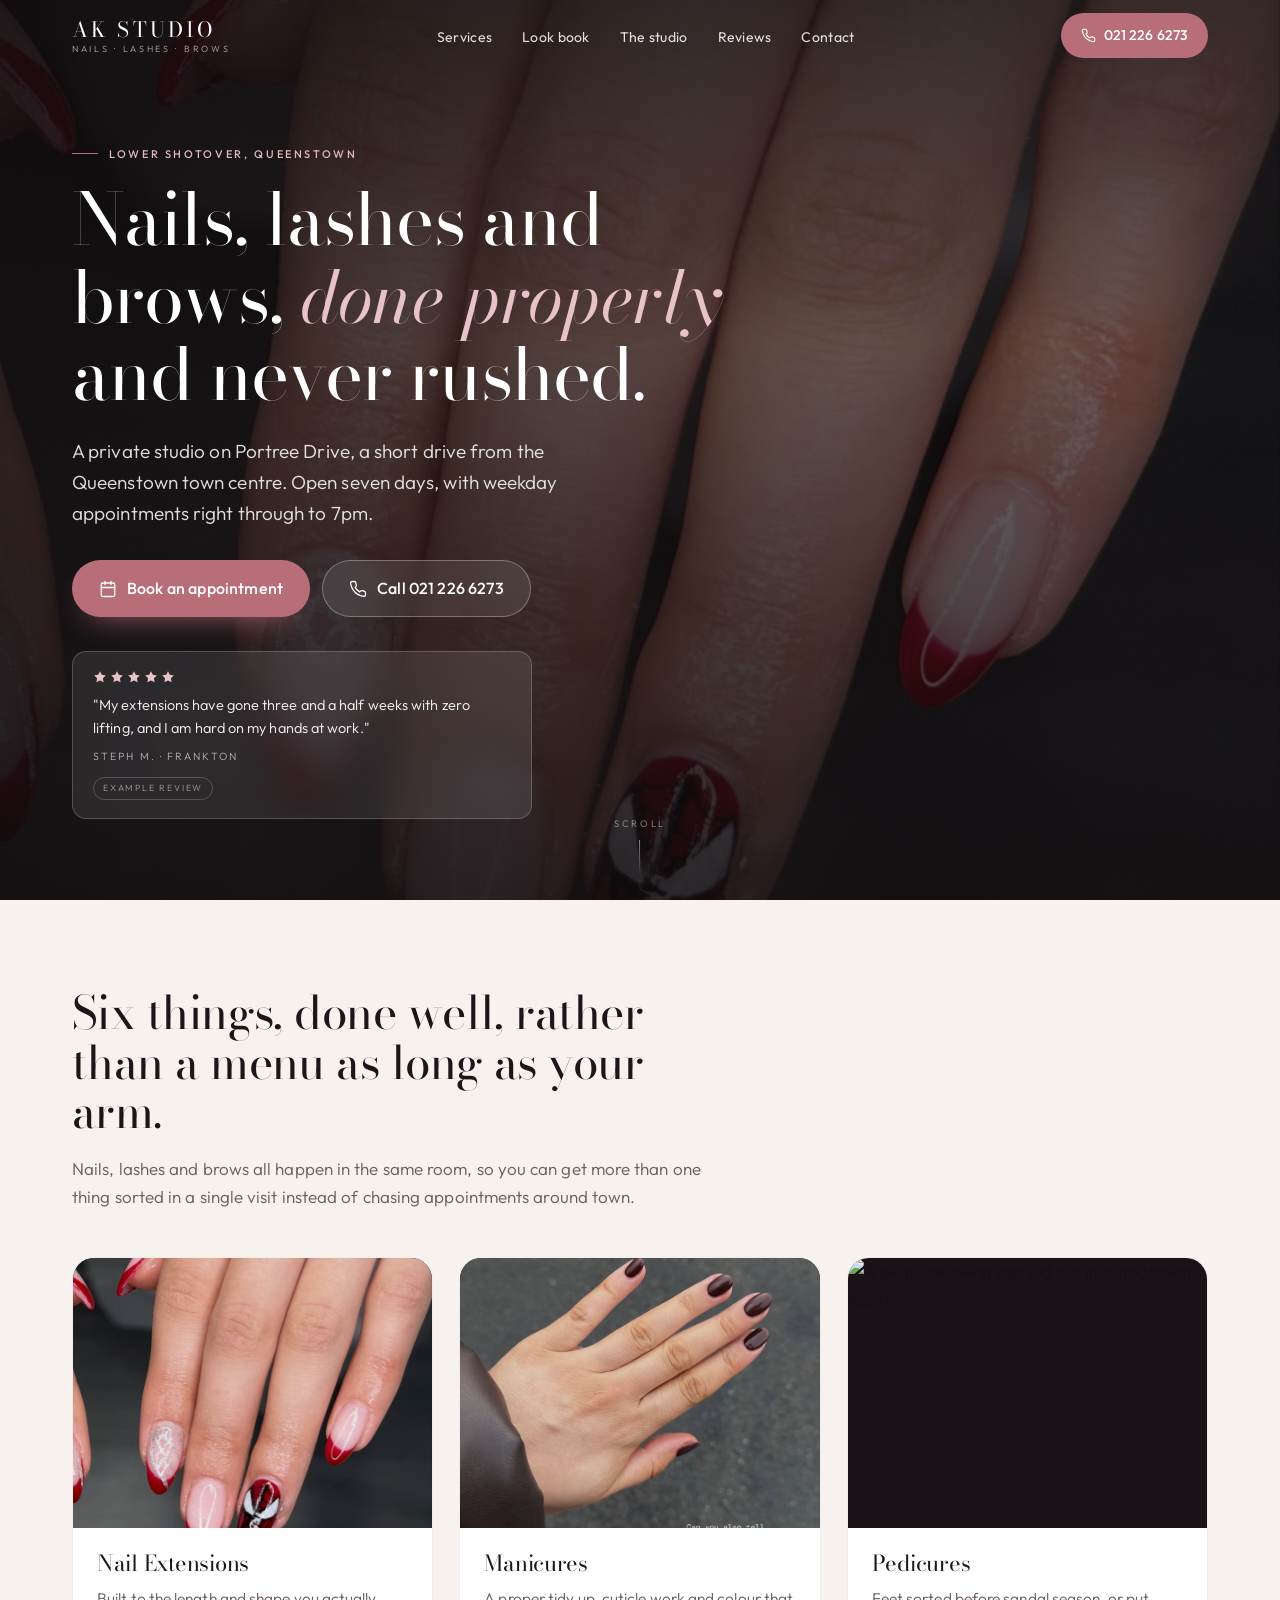
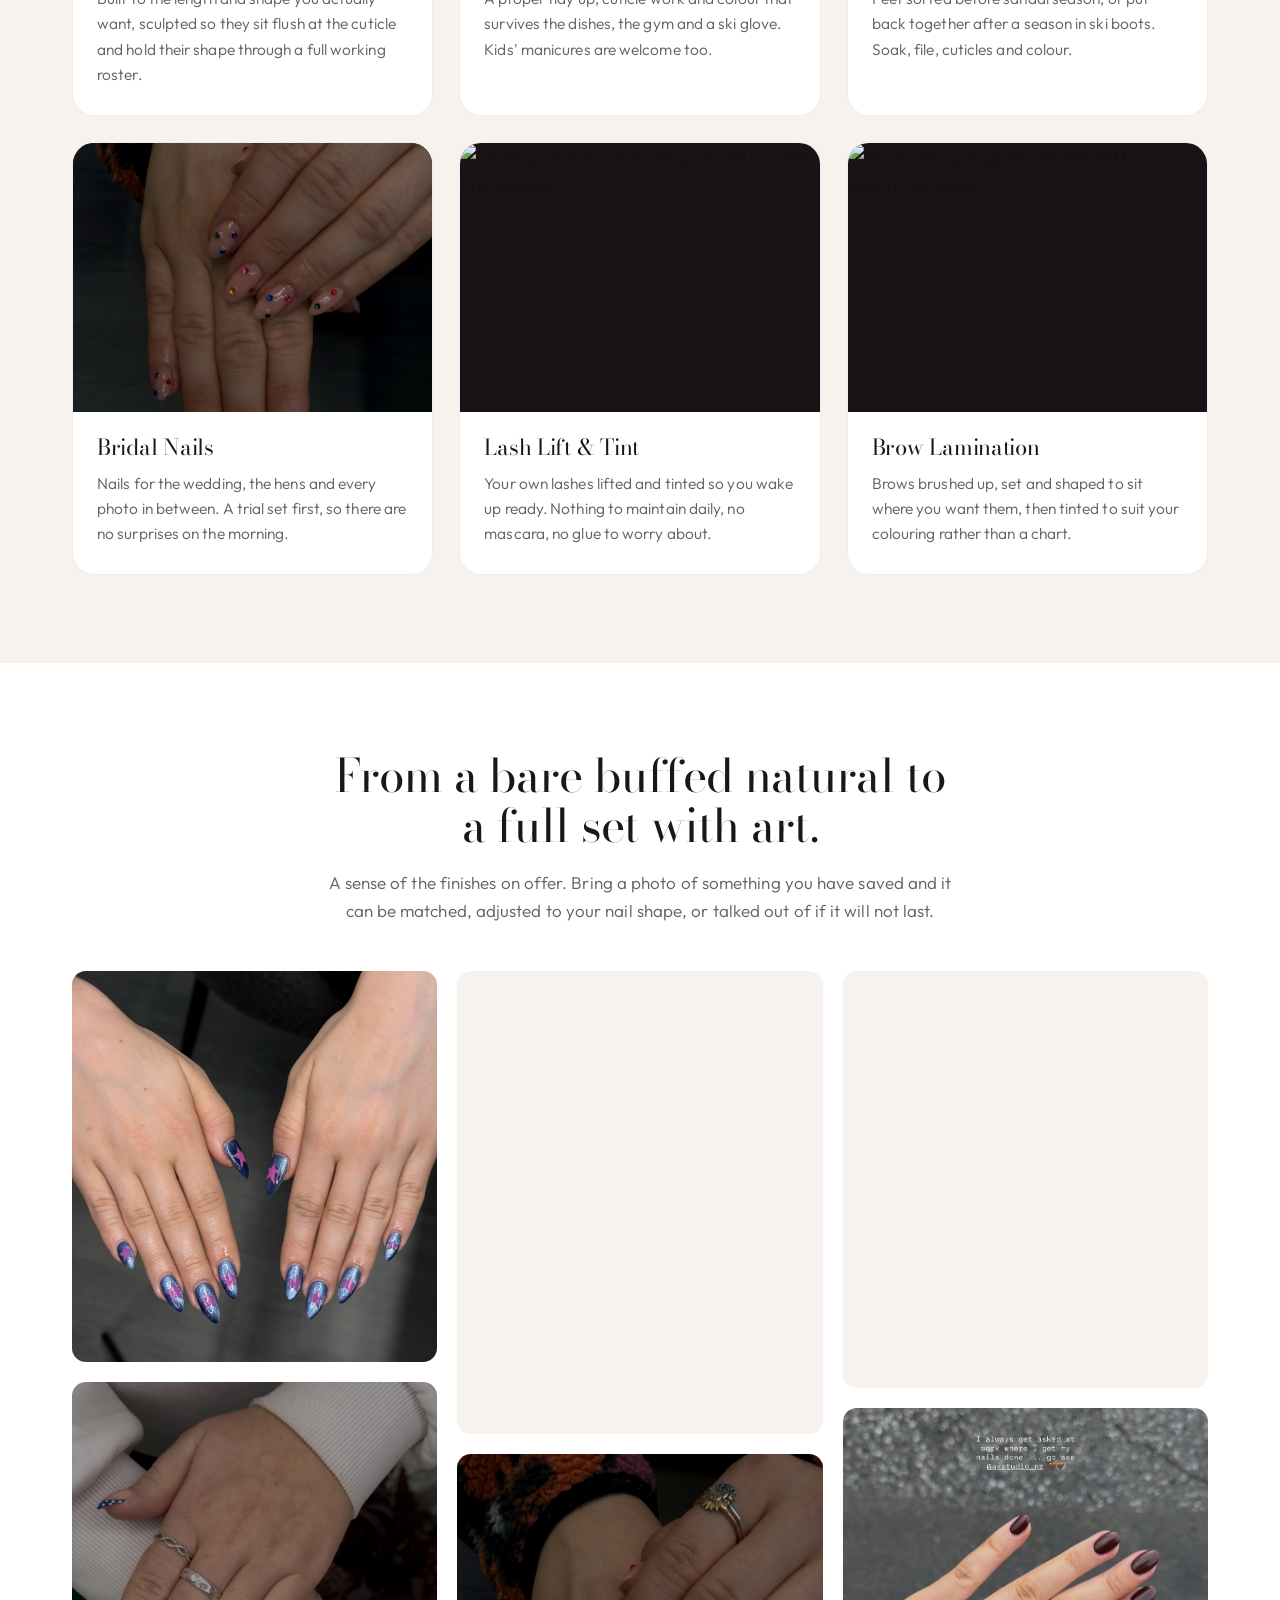
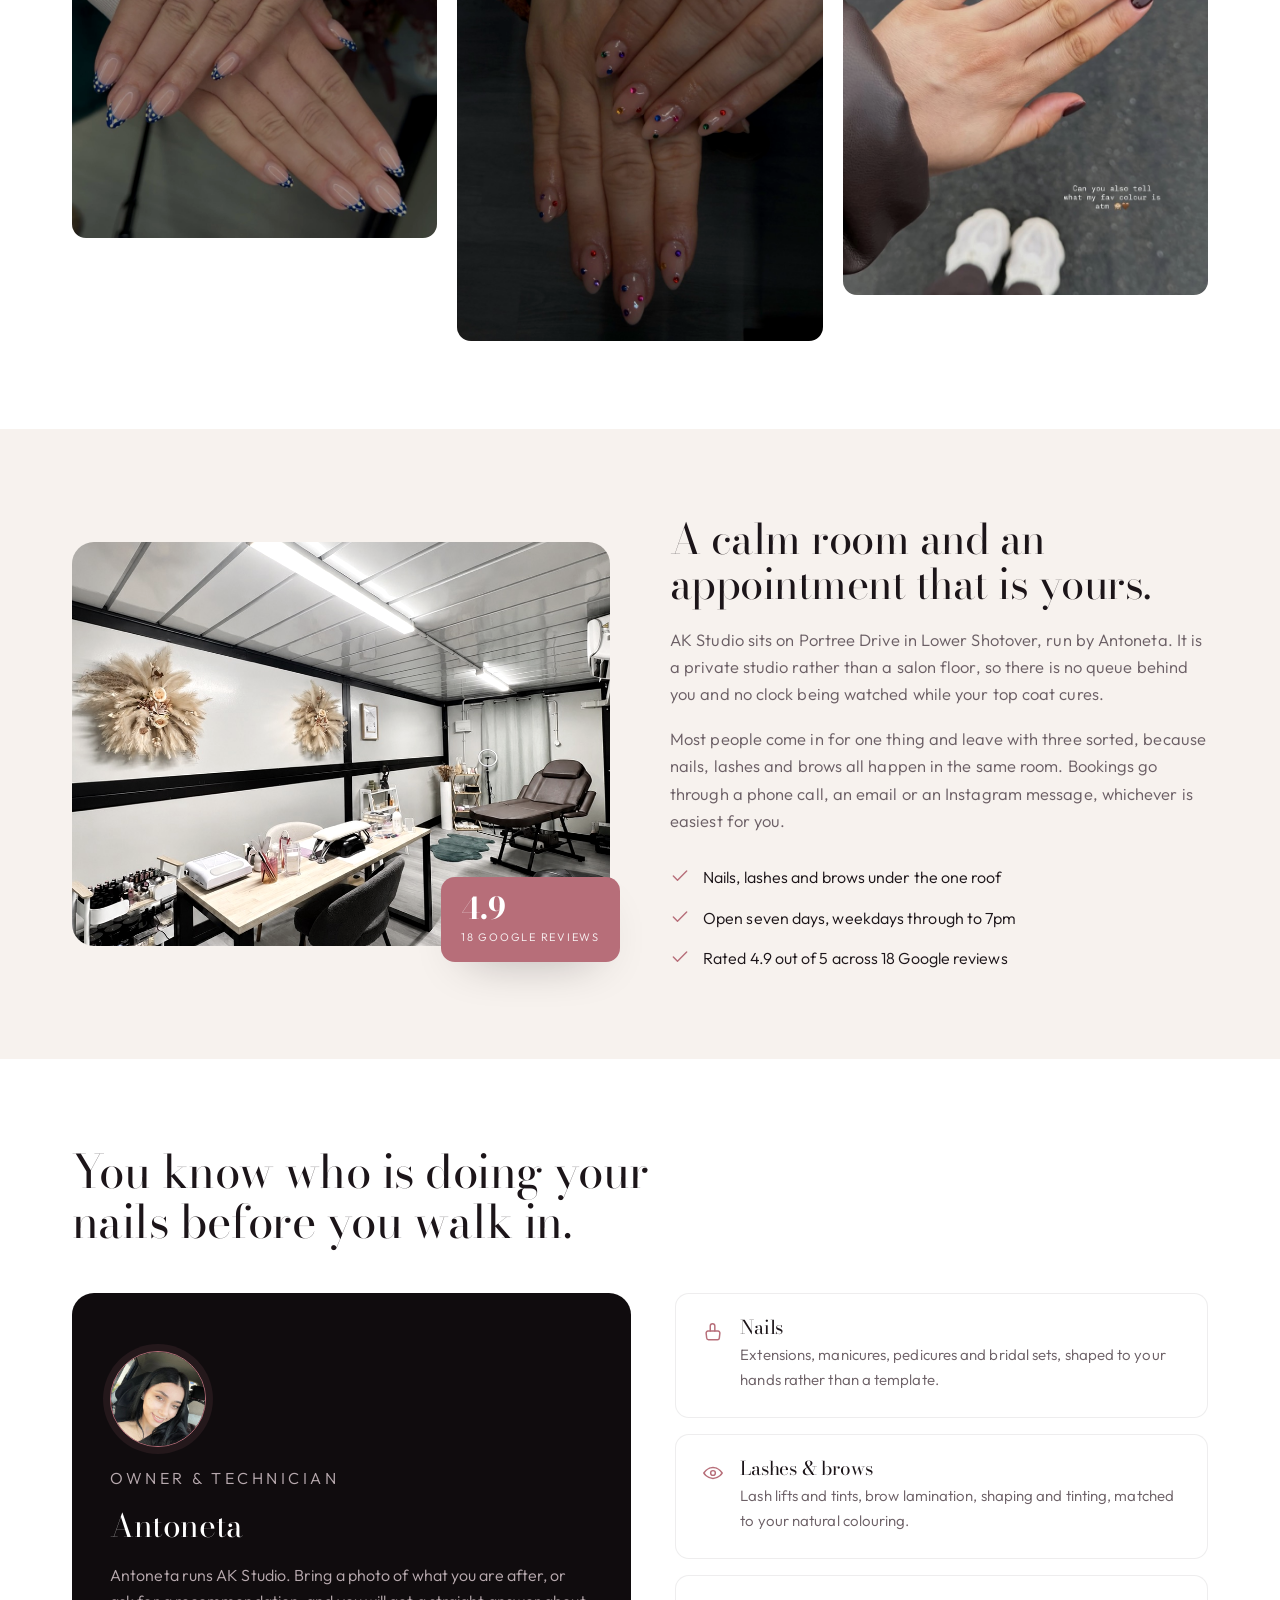
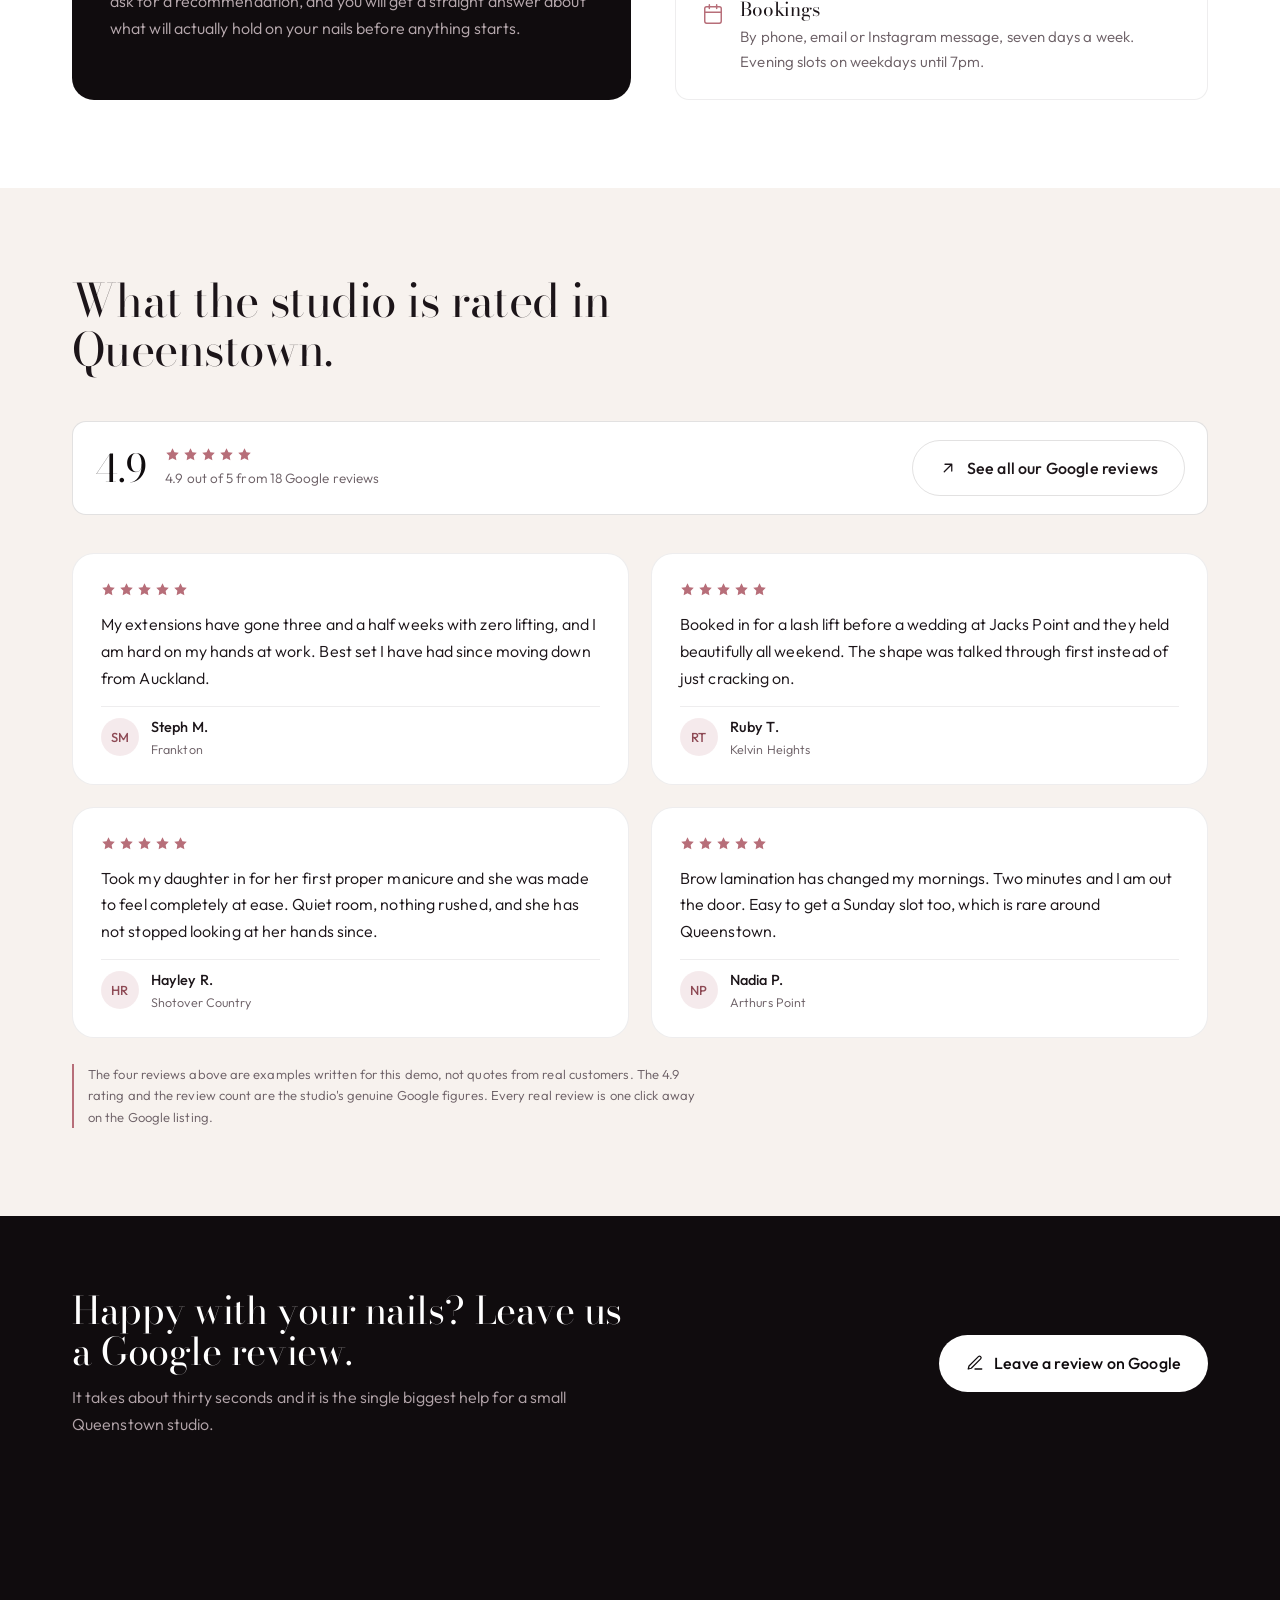
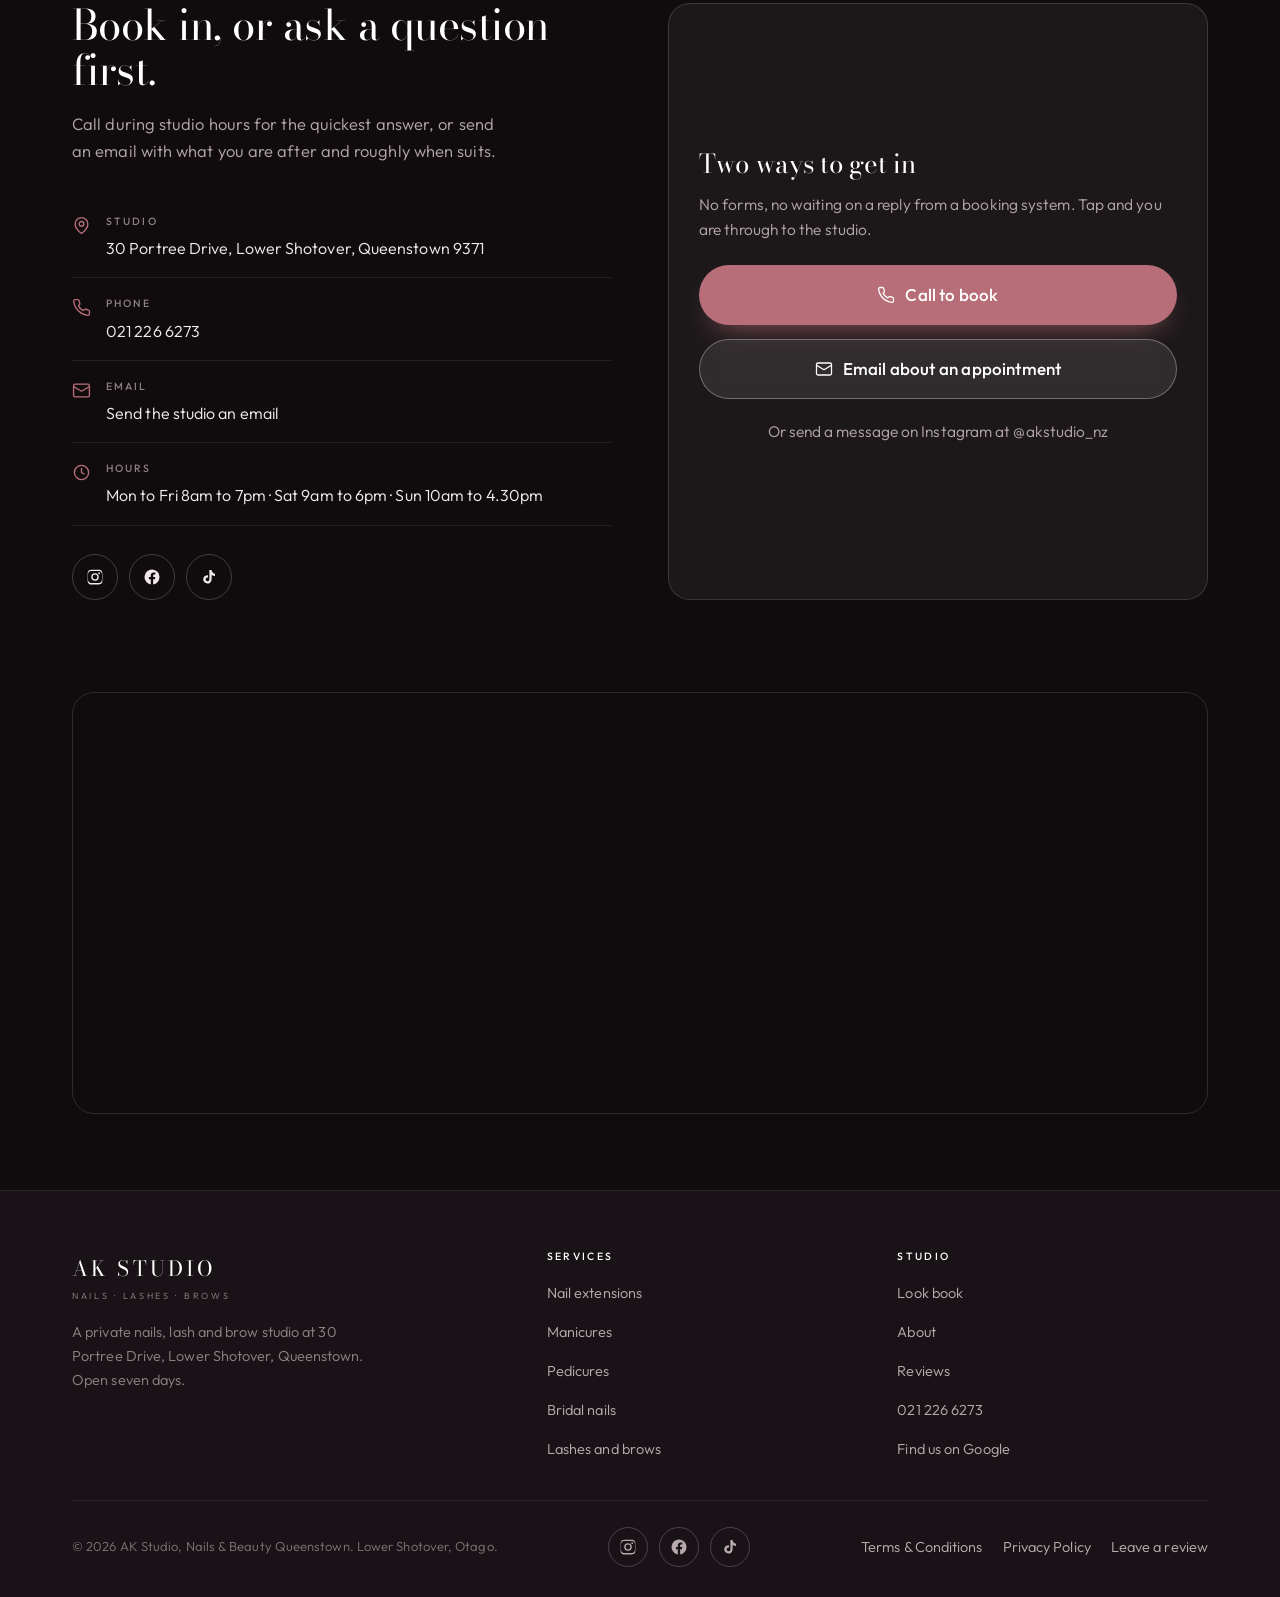
==== commit 683d2773: "Update demo via Claude Code" ====
--- a/index.html
+++ b/index.html
@@ -11,7 +11,7 @@
 <meta property="og:type" content="website">
 <meta property="og:title" content="AK STUDIO | Nails, Lashes &amp; Brows, Queenstown">
 <meta property="og:description" content="A private nails, lash and brow studio on Portree Drive, Lower Shotover. Open seven days, weekdays through to 7pm.">
-<meta property="og:image" content="https://images.pexels.com/photos/4677845/pexels-photo-4677845.jpeg?auto=compress&cs=tinysrgb&w=1200&h=630&fit=crop">
+<meta property="og:image" content="https://ak-studio-nails-beauty-queenstown-d.vercel.app/img/hero-red.jpg">
 <meta name="twitter:card" content="summary_large_image">
 
 <link rel="icon" href="data:image/svg+xml,%3Csvg xmlns='http://www.w3.org/2000/svg' viewBox='0 0 100 100'%3E%3Crect width='100' height='100' rx='22' fill='%23100C0E'/%3E%3Ctext x='50' y='66' font-family='Georgia,serif' font-size='42' fill='%23B76E79' text-anchor='middle'%3EAK%3C/text%3E%3C/svg%3E">
@@ -27,7 +27,7 @@
   "@context":"https://schema.org",
   "@type":"BeautySalon",
   "name":"AK STUDIO - Nails & Beauty Queenstown",
-  "image":"https://images.pexels.com/photos/4677845/pexels-photo-4677845.jpeg",
+  "image":"https://ak-studio-nails-beauty-queenstown-d.vercel.app/img/hero-red.jpg",
   "telephone":"+64212266273",
   "address":{"@type":"PostalAddress","streetAddress":"30 Portree Drive","addressLocality":"Lower Shotover","addressRegion":"Otago","postalCode":"9371","addressCountry":"NZ"},
   "aggregateRating":{"@type":"AggregateRating","ratingValue":"4.9","reviewCount":"18"},
@@ -90,13 +90,13 @@
 <section class="hero" id="top">
   <div class="hero-slides" aria-hidden="true">
     <div class="hero-slide on">
-      <img src="https://images.pexels.com/photos/4677845/pexels-photo-4677845.jpeg?auto=compress&cs=tinysrgb&w=1800&h=1000&fit=crop" alt="Nail polish being applied to a client's hand in a dimly lit studio" width="1800" height="1000" fetchpriority="high" decoding="async">
+      <img src="img/hero-red.jpg" alt="A finished set of red french tip nails with hand painted heart detail" width="1600" height="1600" fetchpriority="high" decoding="async">
     </div>
     <div class="hero-slide">
-      <img src="https://images.pexels.com/photos/5128220/pexels-photo-5128220.jpeg?auto=compress&cs=tinysrgb&w=1800&h=1000&fit=crop" alt="A lash technician working on a client's lashes close up" width="1800" height="1000" loading="lazy" decoding="async">
+      <img src="img/chrome-stars.jpg" alt="Blue chrome almond nails with pink star art" width="1308" height="1400" loading="lazy" decoding="async">
     </div>
     <div class="hero-slide">
-      <img src="https://images.pexels.com/photos/34871553/pexels-photo-34871553.jpeg?auto=compress&cs=tinysrgb&w=1800&h=1000&fit=crop" alt="A finished set of red nail extensions with hand painted detail" width="1800" height="1000" loading="lazy" decoding="async">
+      <img src="img/chrome-duo.jpg" alt="Blue and pink chrome nails worn with silver rings" width="1226" height="1400" loading="lazy" decoding="async">
     </div>
   </div>
   <div class="hero-scrim" aria-hidden="true"></div>
@@ -149,7 +149,6 @@
 <section class="sec sec-bone" id="services">
   <div class="wrap">
     <div class="sec-head rv">
-      <p class="eyebrow">What we do</p>
       <h2>Six things, done well, rather than a menu as long as your arm.</h2>
       <p>Nails, lashes and brows all happen in the same room, so you can get more than one thing sorted in a single visit instead of chasing appointments around town.</p>
     </div>
@@ -157,8 +156,7 @@
     <div class="svc-grid">
       <article class="svc rv">
         <div class="svc-img">
-          <span class="svc-num">01</span>
-          <img src="https://images.pexels.com/photos/34871553/pexels-photo-34871553.jpeg?auto=compress&cs=tinysrgb&w=900&h=675&fit=crop" alt="A finished set of sculpted nail extensions with hand painted detail" width="900" height="675" loading="lazy" decoding="async">
+          <img src="img/hero-red.jpg" alt="A finished set of red french tip extensions with hand painted heart detail" width="1600" height="1600" loading="lazy" decoding="async">
         </div>
         <div class="svc-body">
           <h3>Nail Extensions</h3>
@@ -168,8 +166,7 @@
 
       <article class="svc rv">
         <div class="svc-img">
-          <span class="svc-num">02</span>
-          <img src="https://images.pexels.com/photos/6135685/pexels-photo-6135685.jpeg?auto=compress&cs=tinysrgb&w=900&h=675&fit=crop" alt="A technician buffing and shaping a client's natural nails" width="900" height="675" loading="lazy" decoding="async">
+          <img src="img/plum-nails.jpg" alt="A natural manicure finished in a deep plum polish" width="825" height="1100" loading="lazy" decoding="async">
         </div>
         <div class="svc-body">
           <h3>Manicures</h3>
@@ -179,7 +176,6 @@
 
       <article class="svc rv">
         <div class="svc-img">
-          <span class="svc-num">03</span>
           <img src="https://images.pexels.com/photos/34930123/pexels-photo-34930123.jpeg?auto=compress&cs=tinysrgb&w=900&h=675&fit=crop" alt="A pedicure being carried out in a treatment room" width="900" height="675" loading="lazy" decoding="async">
         </div>
         <div class="svc-body">
@@ -190,8 +186,7 @@
 
       <article class="svc rv">
         <div class="svc-img">
-          <span class="svc-num">04</span>
-          <img src="https://images.pexels.com/photos/17471377/pexels-photo-17471377.jpeg?auto=compress&cs=tinysrgb&w=900&h=675&fit=crop" alt="Soft pink bridal nails with fine white detail" width="900" height="675" loading="lazy" decoding="async">
+          <img src="img/gem-nails.jpg" alt="Soft nude nails set with fine coloured gems" width="825" height="1100" loading="lazy" decoding="async">
         </div>
         <div class="svc-body">
           <h3>Bridal Nails</h3>
@@ -201,7 +196,6 @@
 
       <article class="svc rv">
         <div class="svc-img">
-          <span class="svc-num">05</span>
           <img src="https://images.pexels.com/photos/5128233/pexels-photo-5128233.jpeg?auto=compress&cs=tinysrgb&w=900&h=675&fit=crop" alt="Close up of lash work being carried out with fine tweezers" width="900" height="675" loading="lazy" decoding="async">
         </div>
         <div class="svc-body">
@@ -212,7 +206,6 @@
 
       <article class="svc rv">
         <div class="svc-img">
-          <span class="svc-num">06</span>
           <img src="https://images.pexels.com/photos/5177995/pexels-photo-5177995.jpeg?auto=compress&cs=tinysrgb&w=900&h=675&fit=crop" alt="Brows being mapped and shaped by a beauty technician" width="900" height="675" loading="lazy" decoding="async">
         </div>
         <div class="svc-body">
@@ -228,18 +221,17 @@
 <section class="sec" id="lookbook">
   <div class="wrap">
     <div class="sec-head center rv">
-      <p class="eyebrow center">The look book</p>
       <h2>From a bare buffed natural to a full set with art.</h2>
       <p>A sense of the finishes on offer. Bring a photo of something you have saved and it can be matched, adjusted to your nail shape, or talked out of if it will not last.</p>
     </div>
 
     <div class="masonry rv">
-      <figure><img src="https://images.pexels.com/photos/704815/pexels-photo-704815.jpeg?auto=compress&cs=tinysrgb&w=900" alt="Deep green nails with fine gold leaf detail" loading="lazy" decoding="async"></figure>
-      <figure><img src="https://images.pexels.com/photos/7795525/pexels-photo-7795525.jpeg?auto=compress&cs=tinysrgb&w=900" alt="A muted grey set of short almond nails" loading="lazy" decoding="async"></figure>
-      <figure><img src="https://images.pexels.com/photos/2281695/pexels-photo-2281695.jpeg?auto=compress&cs=tinysrgb&w=900" alt="Soft pink polish being held beside a finished manicure" loading="lazy" decoding="async"></figure>
-      <figure><img src="https://images.pexels.com/photos/887352/pexels-photo-887352.jpeg?auto=compress&cs=tinysrgb&w=900" alt="Bright pink nails with hand lettered detail" loading="lazy" decoding="async"></figure>
-      <figure><img src="https://images.pexels.com/photos/34885842/pexels-photo-34885842.jpeg?auto=compress&cs=tinysrgb&w=900" alt="Pale pink nail art on a long almond set" loading="lazy" decoding="async"></figure>
-      <figure><img src="https://images.pexels.com/photos/5178001/pexels-photo-5178001.jpeg?auto=compress&cs=tinysrgb&w=900" alt="A finished brow shape after lamination and tint" loading="lazy" decoding="async"></figure>
+      <figure><img src="img/chrome-stars.jpg" alt="Blue chrome almond nails with pink star art" width="1308" height="1400" loading="lazy" decoding="async"></figure>
+      <figure><img src="img/polka-french.jpg" alt="Navy polka dot french tips on natural nails" width="881" height="1100" loading="lazy" decoding="async"></figure>
+      <figure><img src="img/burgundy-stitch.jpg" alt="Burgundy nails with fine white stitch detail" width="868" height="1100" loading="lazy" decoding="async"></figure>
+      <figure><img src="img/gem-nails.jpg" alt="Soft nude nails set with fine coloured gems" width="825" height="1100" loading="lazy" decoding="async"></figure>
+      <figure><img src="img/chrome-duo.jpg" alt="Blue and pink chrome nails worn with silver rings" width="1226" height="1400" loading="lazy" decoding="async"></figure>
+      <figure><img src="img/plum-nails.jpg" alt="A natural manicure finished in a deep plum polish" width="825" height="1100" loading="lazy" decoding="async"></figure>
     </div>
   </div>
 </section>
@@ -248,7 +240,7 @@
 <section class="sec sec-bone" id="about">
   <div class="wrap split">
     <div class="about-media rv">
-      <img src="https://images.pexels.com/photos/7446915/pexels-photo-7446915.jpeg?auto=compress&cs=tinysrgb&w=1000&h=750&fit=crop" alt="A nail technician painting a client's nails in the studio" width="1000" height="750" loading="lazy" decoding="async">
+      <img src="img/studio.jpg" alt="Inside AK Studio, with the nail desk, polish wall and treatment chair" width="1050" height="1400" loading="lazy" decoding="async">
       <div class="about-tag">
         <strong>4.9</strong>
         <span>18 Google reviews</span>
@@ -256,7 +248,6 @@
     </div>
 
     <div class="about-copy rv">
-      <p class="eyebrow">The studio</p>
       <h2>A calm room and an appointment that is yours.</h2>
       <p>AK Studio sits on Portree Drive in Lower Shotover, run by Antoneta. It is a private studio rather than a salon floor, so there is no queue behind you and no clock being watched while your top coat cures.</p>
       <p>Most people come in for one thing and leave with three sorted, because nails, lashes and brows all happen in the same room. Bookings go through a phone call, an email or an Instagram message, whichever is easiest for you.</p>
@@ -282,13 +273,12 @@
 <section class="sec" id="technician">
   <div class="wrap">
     <div class="sec-head rv">
-      <p class="eyebrow">Meet your technician</p>
       <h2>You know who is doing your nails before you walk in.</h2>
     </div>
 
     <div class="tech-grid">
       <div class="tech-card rv">
-        <div class="avatar" aria-hidden="true">A</div>
+        <img class="avatar" src="img/antoneta.jpg" alt="Antoneta, owner and technician at AK Studio" width="600" height="800" loading="lazy" decoding="async">
         <p class="tech-role">Owner &amp; Technician</p>
         <h3>Antoneta</h3>
         <p>Antoneta runs AK Studio. Bring a photo of what you are after, or ask for a recommendation, and you will get a straight answer about what will actually hold on your nails before anything starts.</p>
@@ -325,7 +315,6 @@
 <section class="sec sec-bone" id="reviews">
   <div class="wrap">
     <div class="sec-head rv">
-      <p class="eyebrow">Reviews</p>
       <h2>What the studio is rated in Queenstown.</h2>
     </div>
 
@@ -401,7 +390,6 @@
 <section class="banner">
   <div class="wrap banner-in">
     <div class="rv">
-      <p class="eyebrow on-dark">Been in recently?</p>
       <h2>Happy with your nails? Leave us a Google review.</h2>
       <p>It takes about thirty seconds and it is the single biggest help for a small Queenstown studio.</p>
     </div>
@@ -416,7 +404,6 @@
 <section class="contact" id="contact">
   <div class="wrap contact-grid">
     <div class="rv">
-      <p class="eyebrow on-dark">Contact</p>
       <h2>Book in, or ask a question first.</h2>
       <p class="contact-lead">Call during studio hours for the quickest answer, or send an email with what you are after and roughly when suits.</p>
 
--- a/styles.css
+++ b/styles.css
@@ -132,11 +132,11 @@
 /* ---------- nav ---------- */
 .nav{
   position:fixed;top:0;left:0;right:0;z-index:200;
-  padding:16px 0;
-  transition:background .4s var(--ease),padding .4s var(--ease),box-shadow .4s var(--ease),border-color .4s var(--ease);
+  padding:13px 0;
+  transition:background .4s var(--ease),box-shadow .4s var(--ease),border-color .4s var(--ease);
   border-bottom:1px solid transparent;
 }
-.nav.solid{background:rgba(255,255,255,.94);backdrop-filter:blur(14px);-webkit-backdrop-filter:blur(14px);border-bottom-color:var(--line-soft);padding:10px 0;box-shadow:0 10px 34px -30px rgba(16,12,14,.8)}
+.nav.solid{background:rgba(255,255,255,.94);backdrop-filter:blur(14px);-webkit-backdrop-filter:blur(14px);border-bottom-color:var(--line-soft);box-shadow:0 10px 34px -30px rgba(16,12,14,.8)}
 .nav-in{display:flex;align-items:center;justify-content:space-between;gap:18px}
 .brand{display:flex;flex-direction:column;text-decoration:none;line-height:1.1}
 .brand-name{font-family:'Bodoni Moda',serif;font-size:21px;letter-spacing:.15em;color:#fff;transition:color .4s var(--ease)}
@@ -149,8 +149,8 @@
   text-decoration:none;font-size:14px;font-weight:400;letter-spacing:.02em;color:rgba(255,255,255,.86);
   position:relative;padding:6px 0;transition:color .3s var(--ease);
 }
-.nav-links a::after{content:"";position:absolute;left:0;bottom:0;height:1px;width:0;background:var(--accent);transition:width .35s var(--ease)}
-.nav-links a:hover::after{width:100%}
+.nav-links a::after{content:"";position:absolute;left:0;bottom:0;height:1px;width:100%;background:var(--accent);transform:scaleX(0);transform-origin:left;transition:transform .35s var(--ease)}
+.nav-links a:hover::after{transform:scaleX(1)}
 .nav.solid .nav-links a{color:var(--text)}
 .nav-cta{
   display:inline-flex;align-items:center;gap:8px;min-height:44px;padding:11px 20px;border-radius:999px;
@@ -162,10 +162,10 @@
 
 .burger{
   display:none;width:46px;height:46px;border:1px solid rgba(255,255,255,.3);background:transparent;
-  border-radius:12px;align-items:center;justify-content:center;cursor:pointer;padding:0;
+  border-radius:12px;flex-direction:column;align-items:center;justify-content:center;cursor:pointer;padding:0;
   transition:border-color .3s var(--ease);
 }
-.burger span{display:block;width:18px;height:1.4px;background:#fff;margin:3px 0;transition:background .3s var(--ease),transform .3s var(--ease),opacity .3s var(--ease)}
+.burger span{display:block;flex:none;width:18px;height:1.4px;background:#fff;margin:3px 0;transition:background .3s var(--ease),transform .3s var(--ease),opacity .3s var(--ease)}
 .nav.solid .burger{border-color:var(--line)}
 .nav.solid .burger span{background:var(--ink)}
 .burger.open span:nth-child(1){transform:translateY(4.4px) rotate(45deg)}
@@ -285,8 +285,7 @@
 .avatar{
   width:96px;height:96px;border-radius:50%;background:var(--ink-3);
   border:1px solid var(--accent);
-  display:flex;align-items:center;justify-content:center;
-  font-family:'Bodoni Moda',serif;font-size:32px;color:#E7C3C8;letter-spacing:.06em;
+  object-fit:cover;object-position:center 20%;
   box-shadow:0 0 0 7px rgba(183,110,121,.12);
 }
 .tech-card h3{font-size:32px;color:#fff}
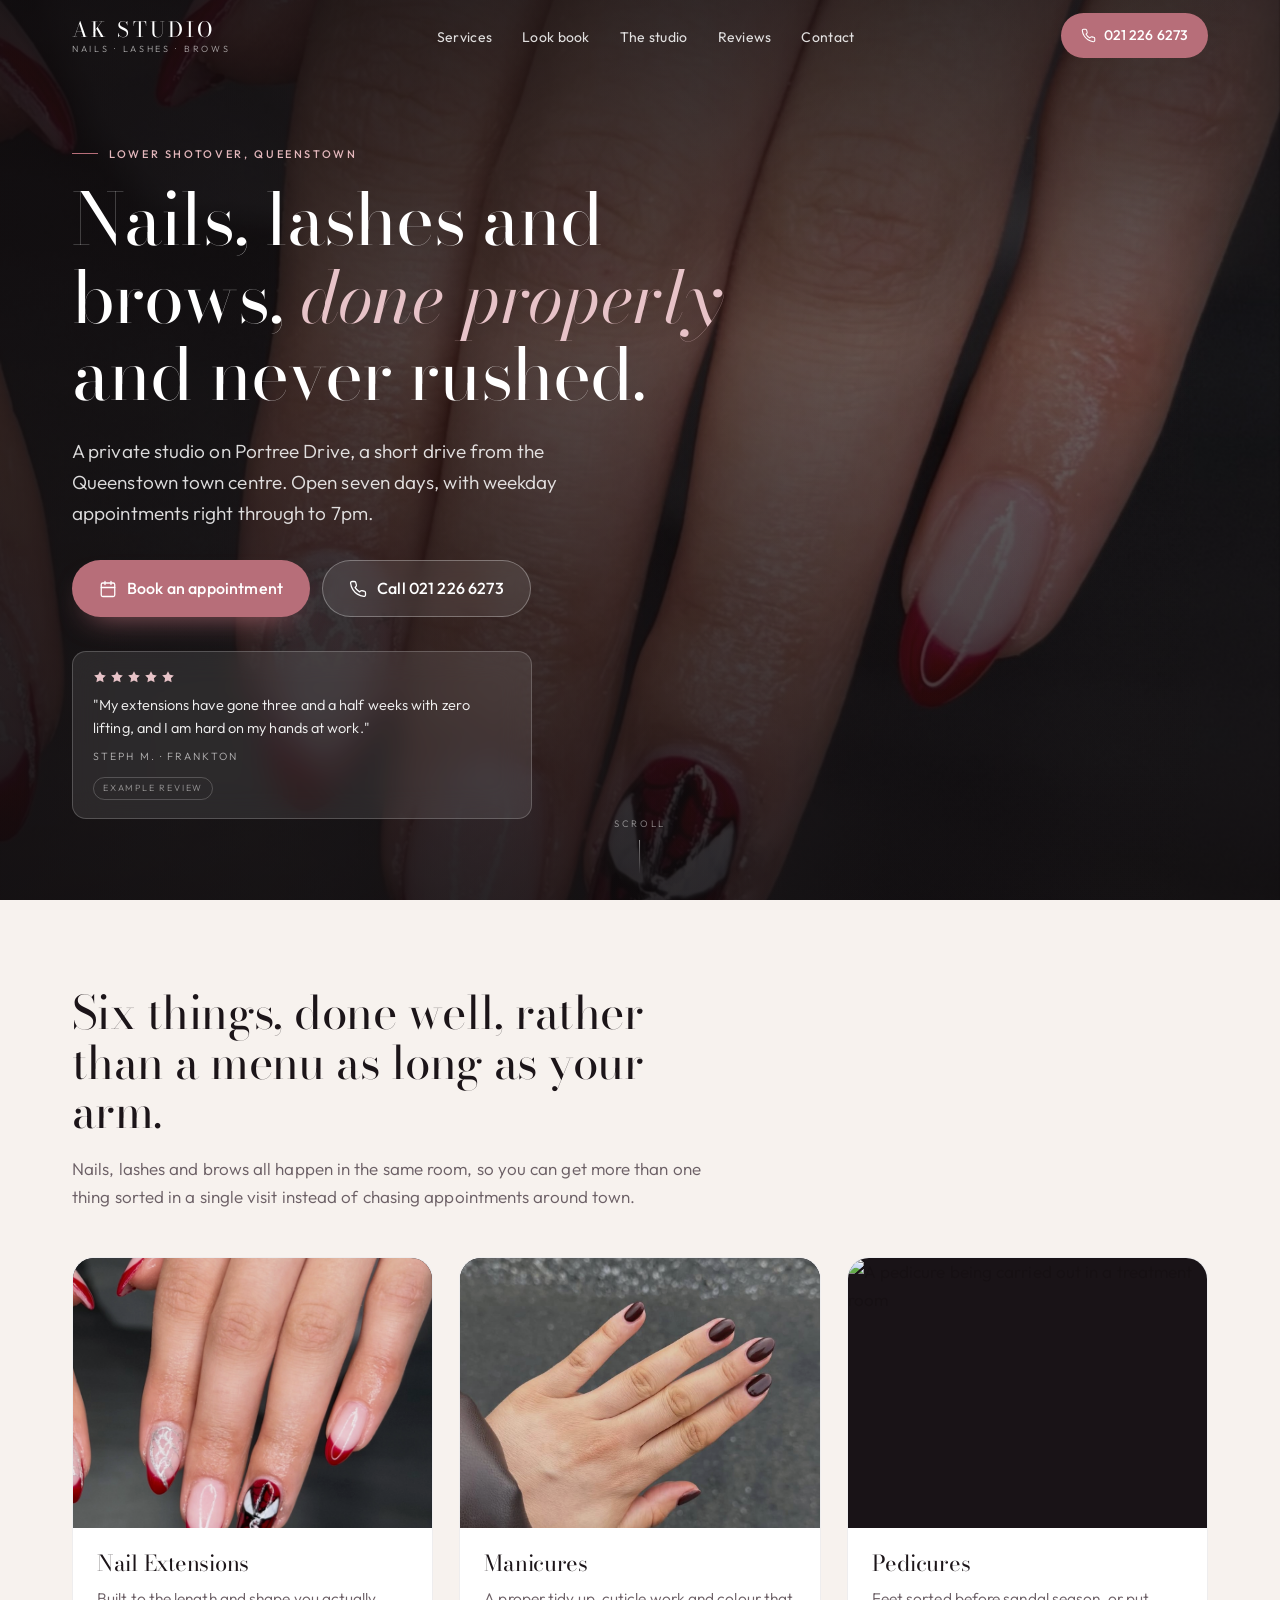
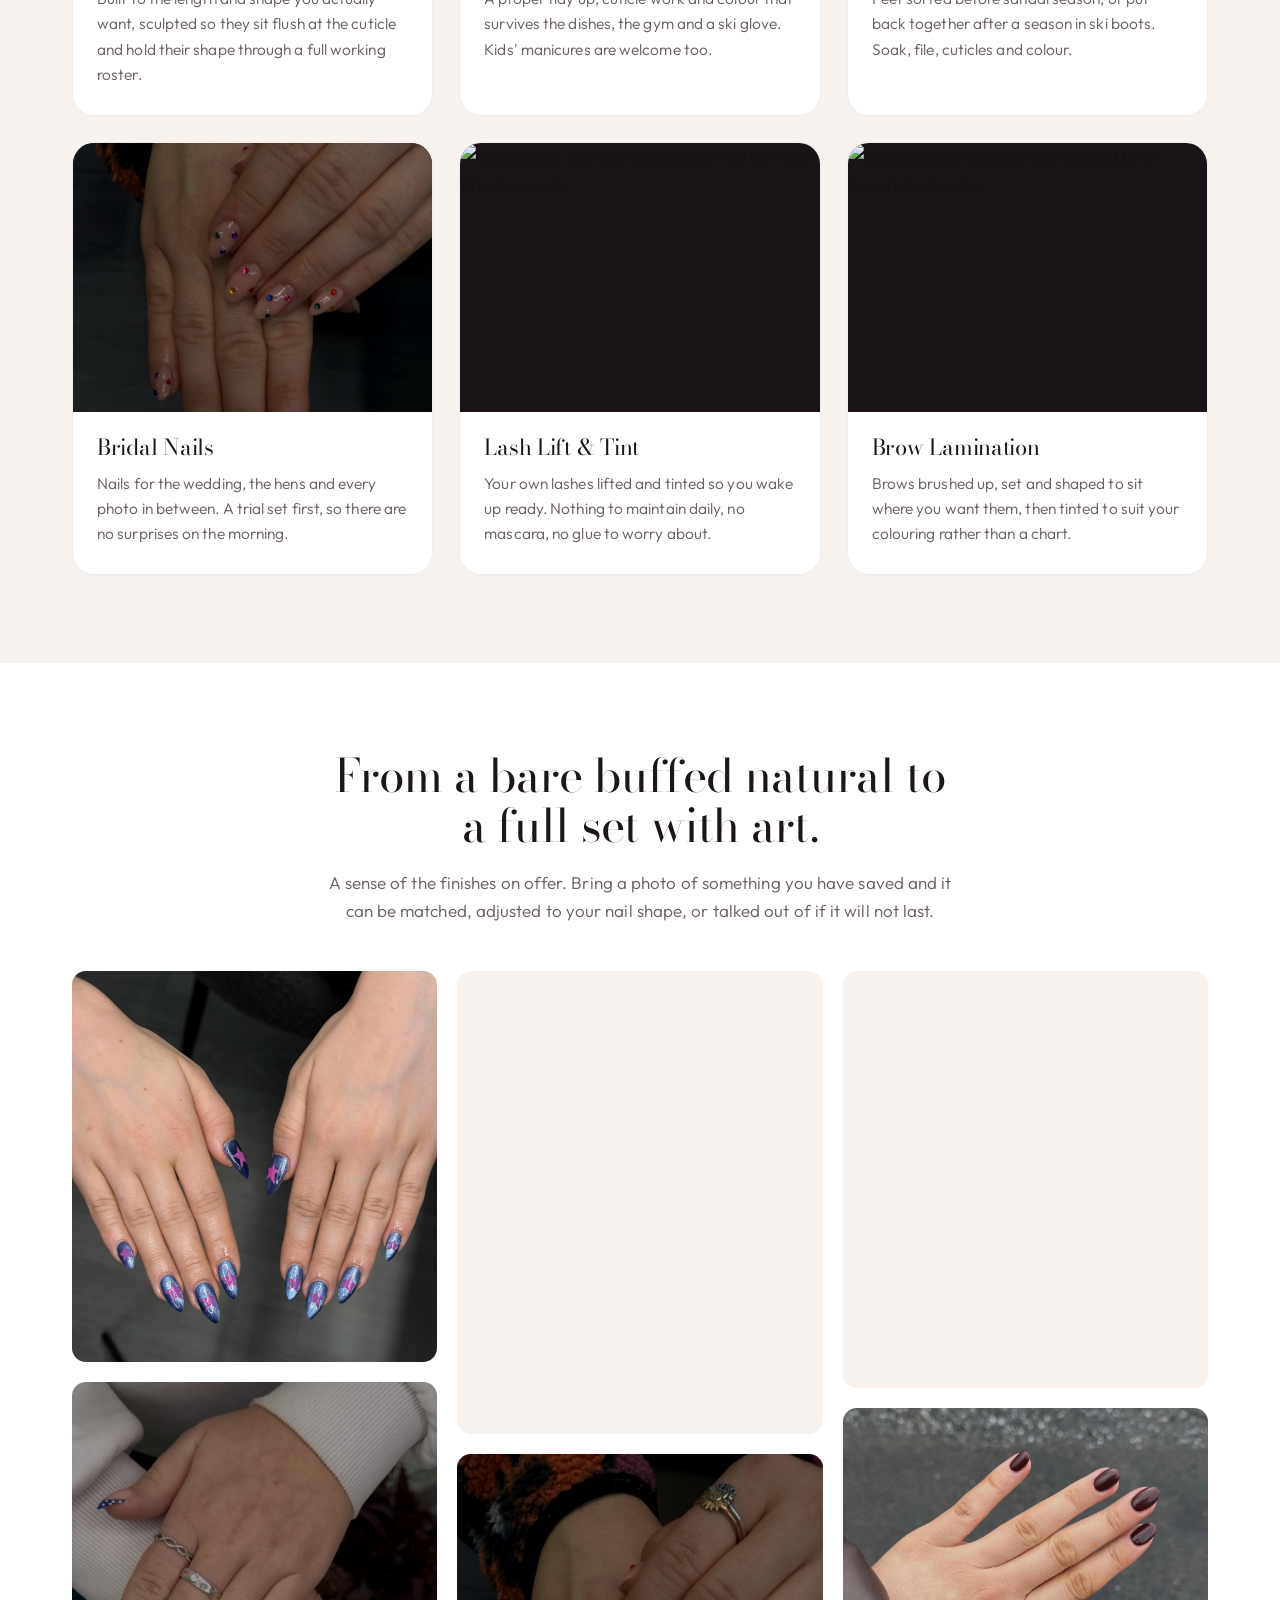
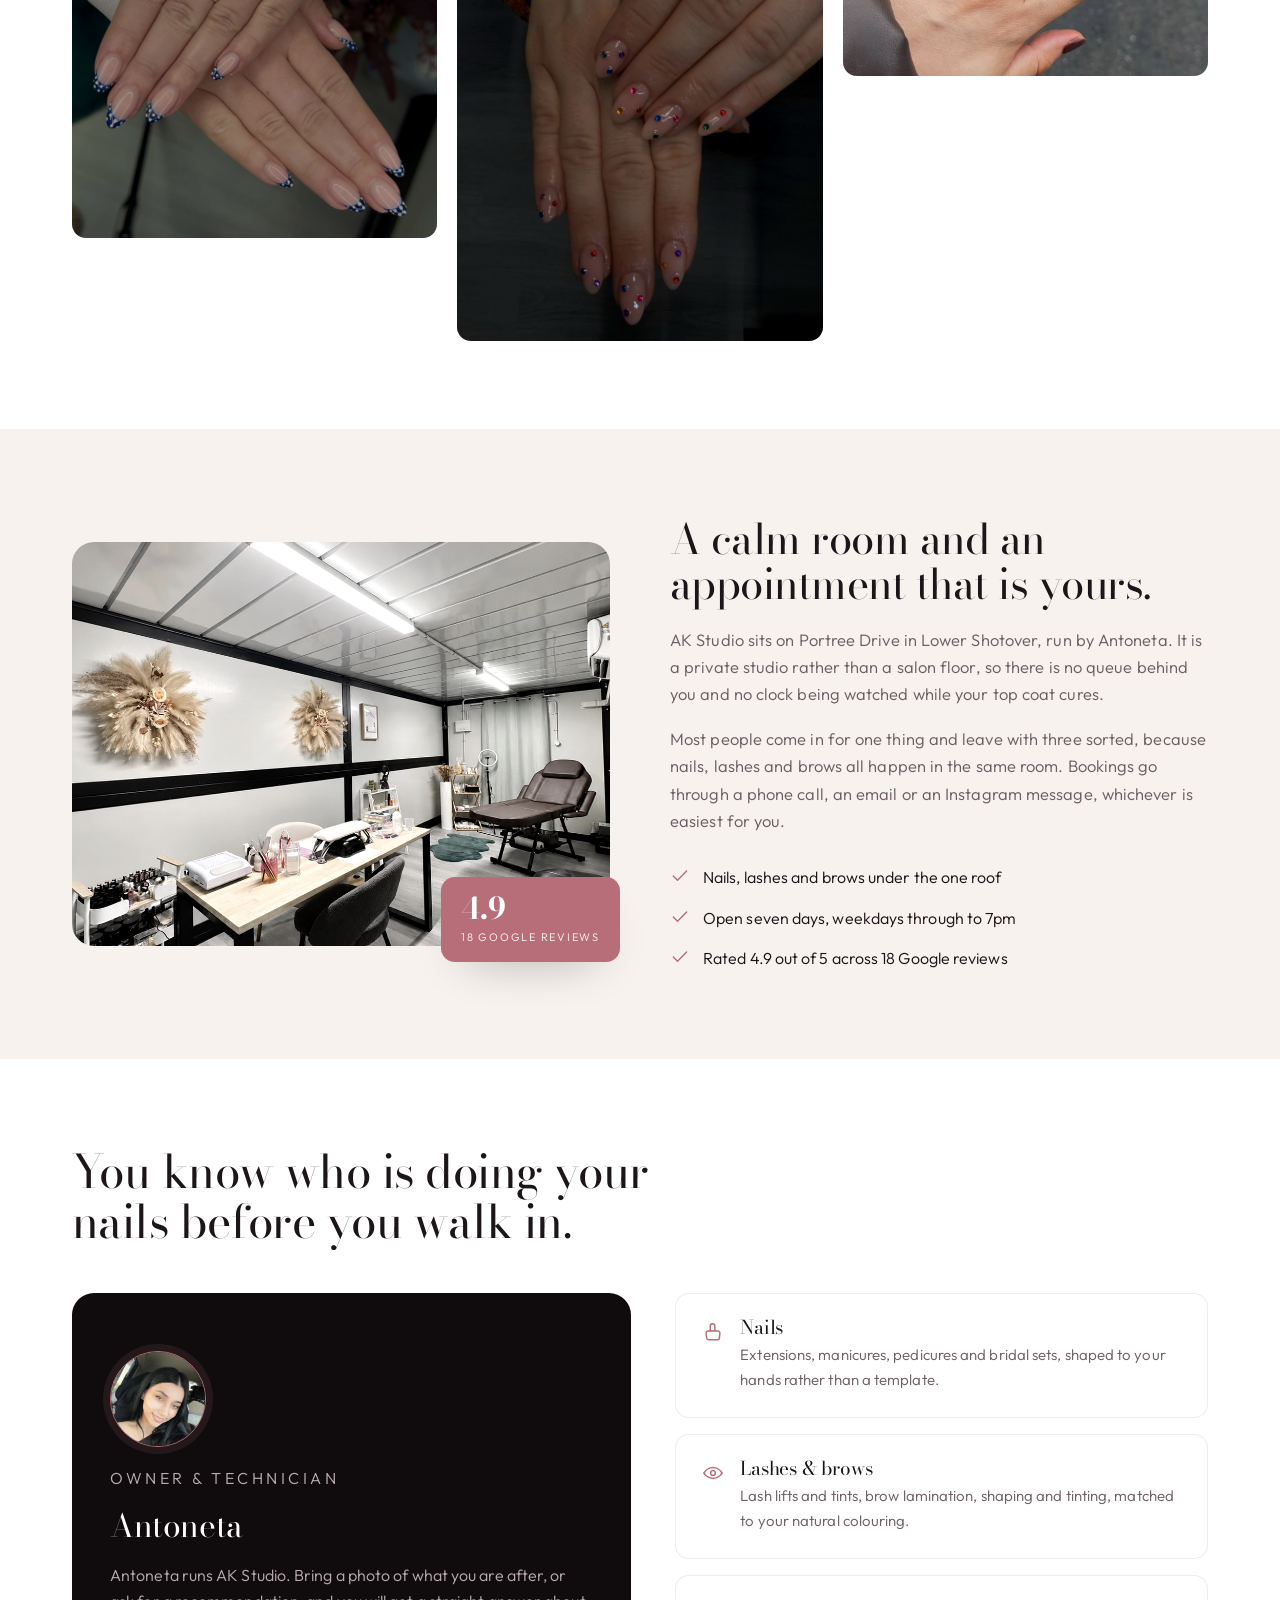
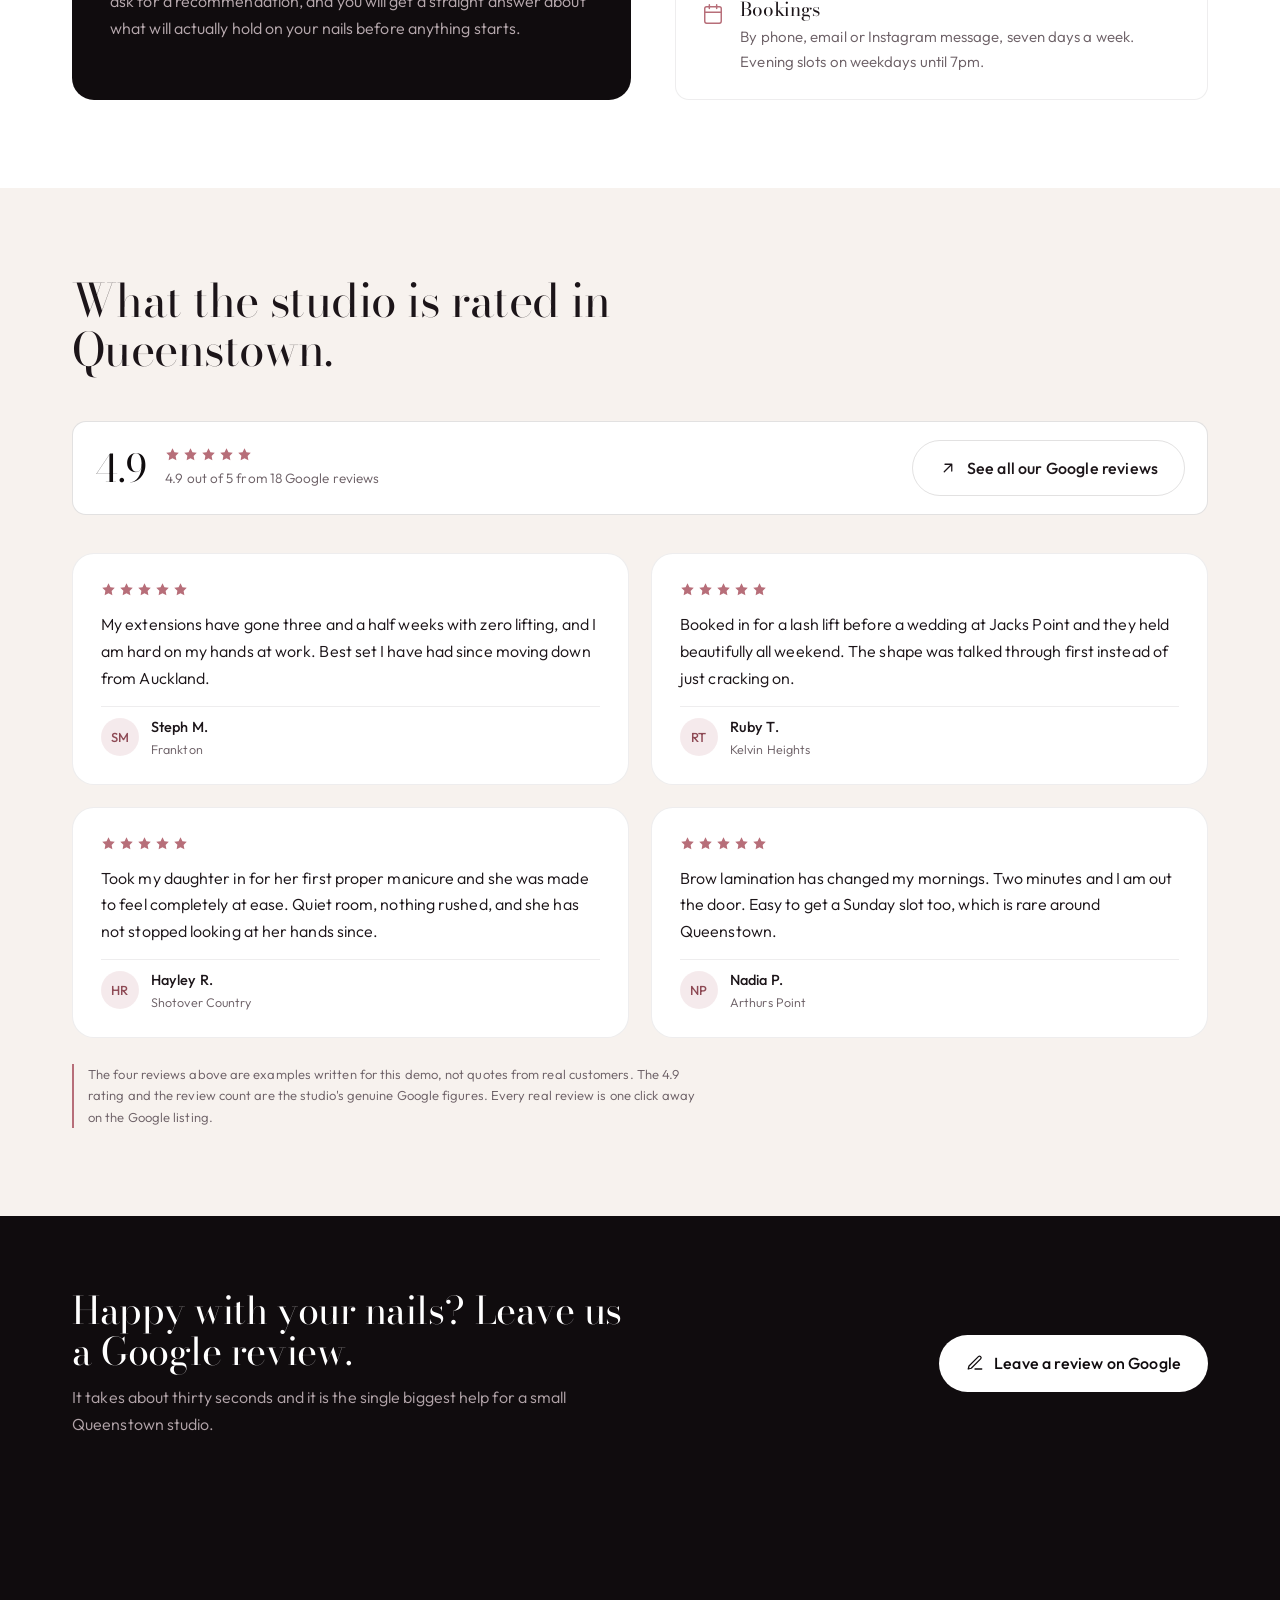
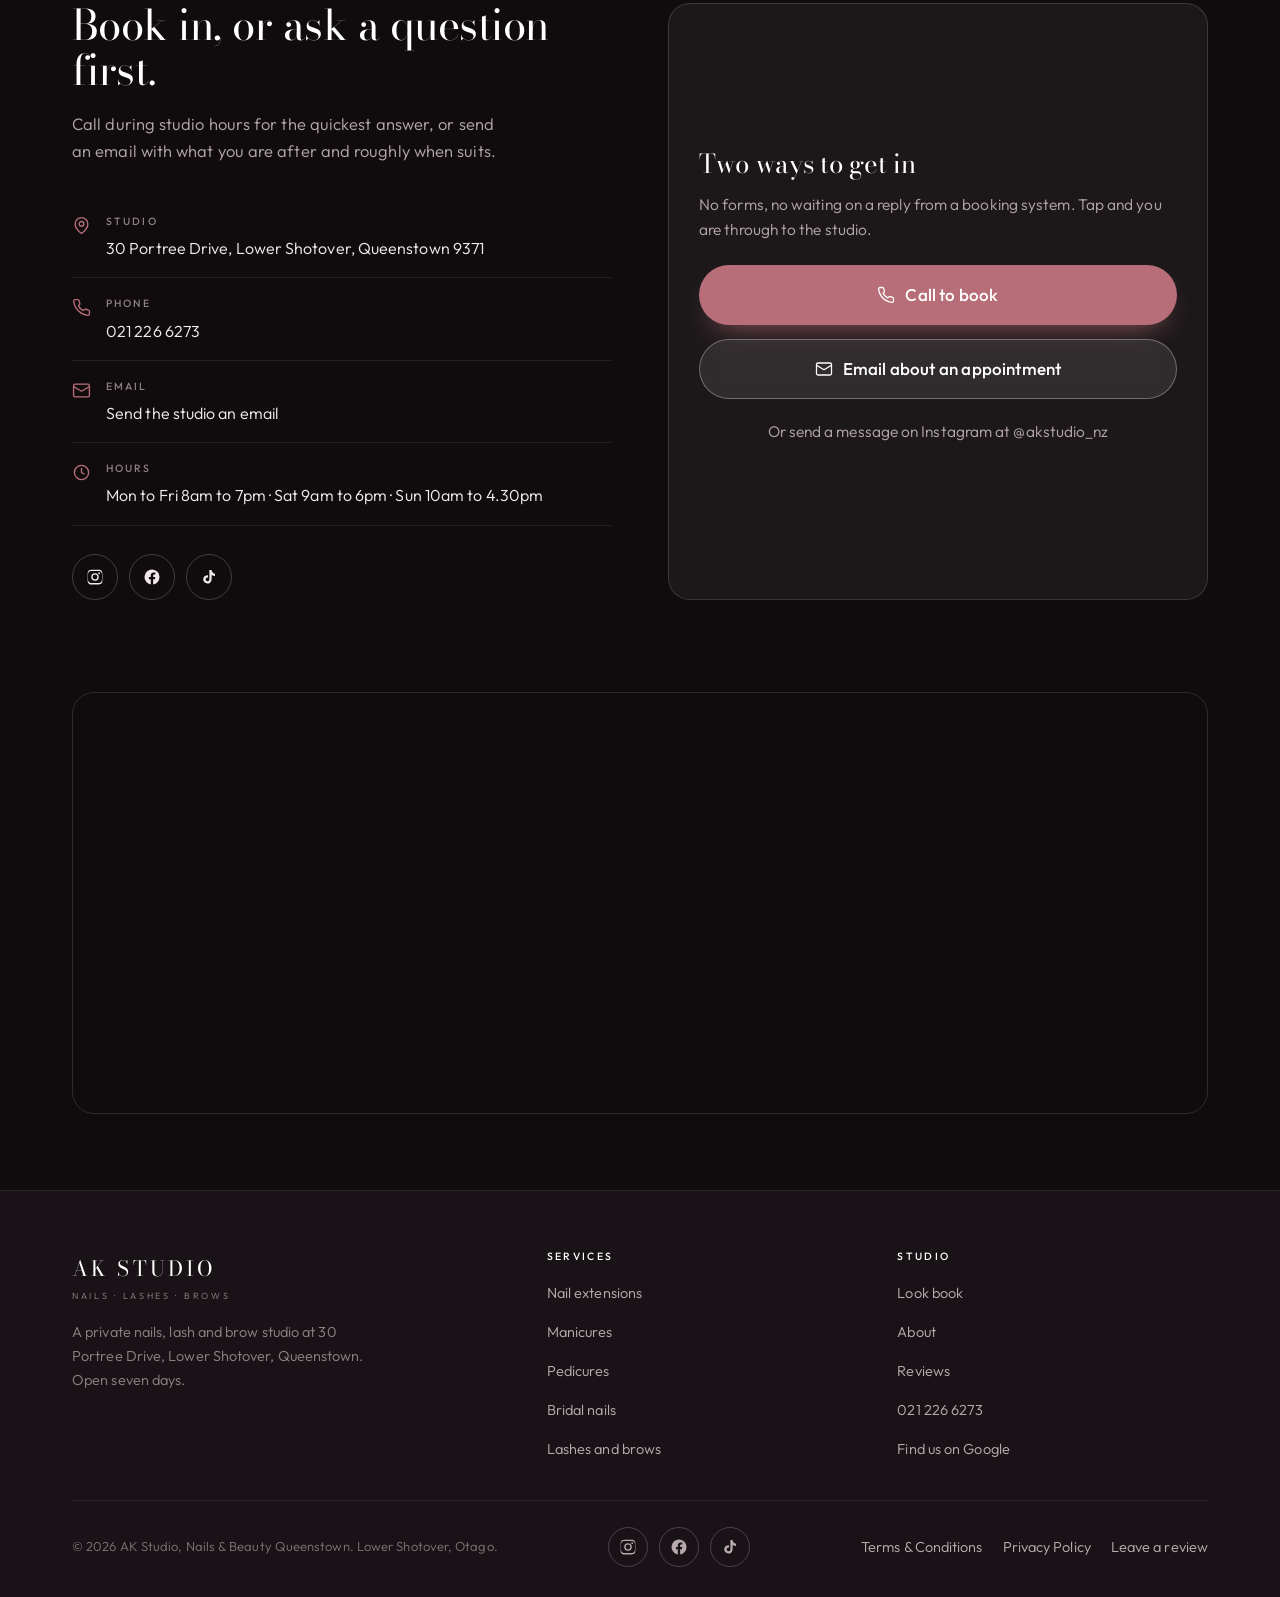
==== commit f295050f: "Crop story text out of the plum manicure photo The Instagram-story overlay text was visible in the s" ====
--- a/index.html
+++ b/index.html
@@ -166,7 +166,7 @@
 
       <article class="svc rv">
         <div class="svc-img">
-          <img src="img/plum-nails.jpg" alt="A natural manicure finished in a deep plum polish" width="825" height="1100" loading="lazy" decoding="async">
+          <img src="img/plum-nails.jpg" alt="A natural manicure finished in a deep plum polish" width="1100" height="807" loading="lazy" decoding="async">
         </div>
         <div class="svc-body">
           <h3>Manicures</h3>
@@ -231,7 +231,7 @@
       <figure><img src="img/burgundy-stitch.jpg" alt="Burgundy nails with fine white stitch detail" width="868" height="1100" loading="lazy" decoding="async"></figure>
       <figure><img src="img/gem-nails.jpg" alt="Soft nude nails set with fine coloured gems" width="825" height="1100" loading="lazy" decoding="async"></figure>
       <figure><img src="img/chrome-duo.jpg" alt="Blue and pink chrome nails worn with silver rings" width="1226" height="1400" loading="lazy" decoding="async"></figure>
-      <figure><img src="img/plum-nails.jpg" alt="A natural manicure finished in a deep plum polish" width="825" height="1100" loading="lazy" decoding="async"></figure>
+      <figure><img src="img/plum-nails.jpg" alt="A natural manicure finished in a deep plum polish" width="1100" height="807" loading="lazy" decoding="async"></figure>
     </div>
   </div>
 </section>
